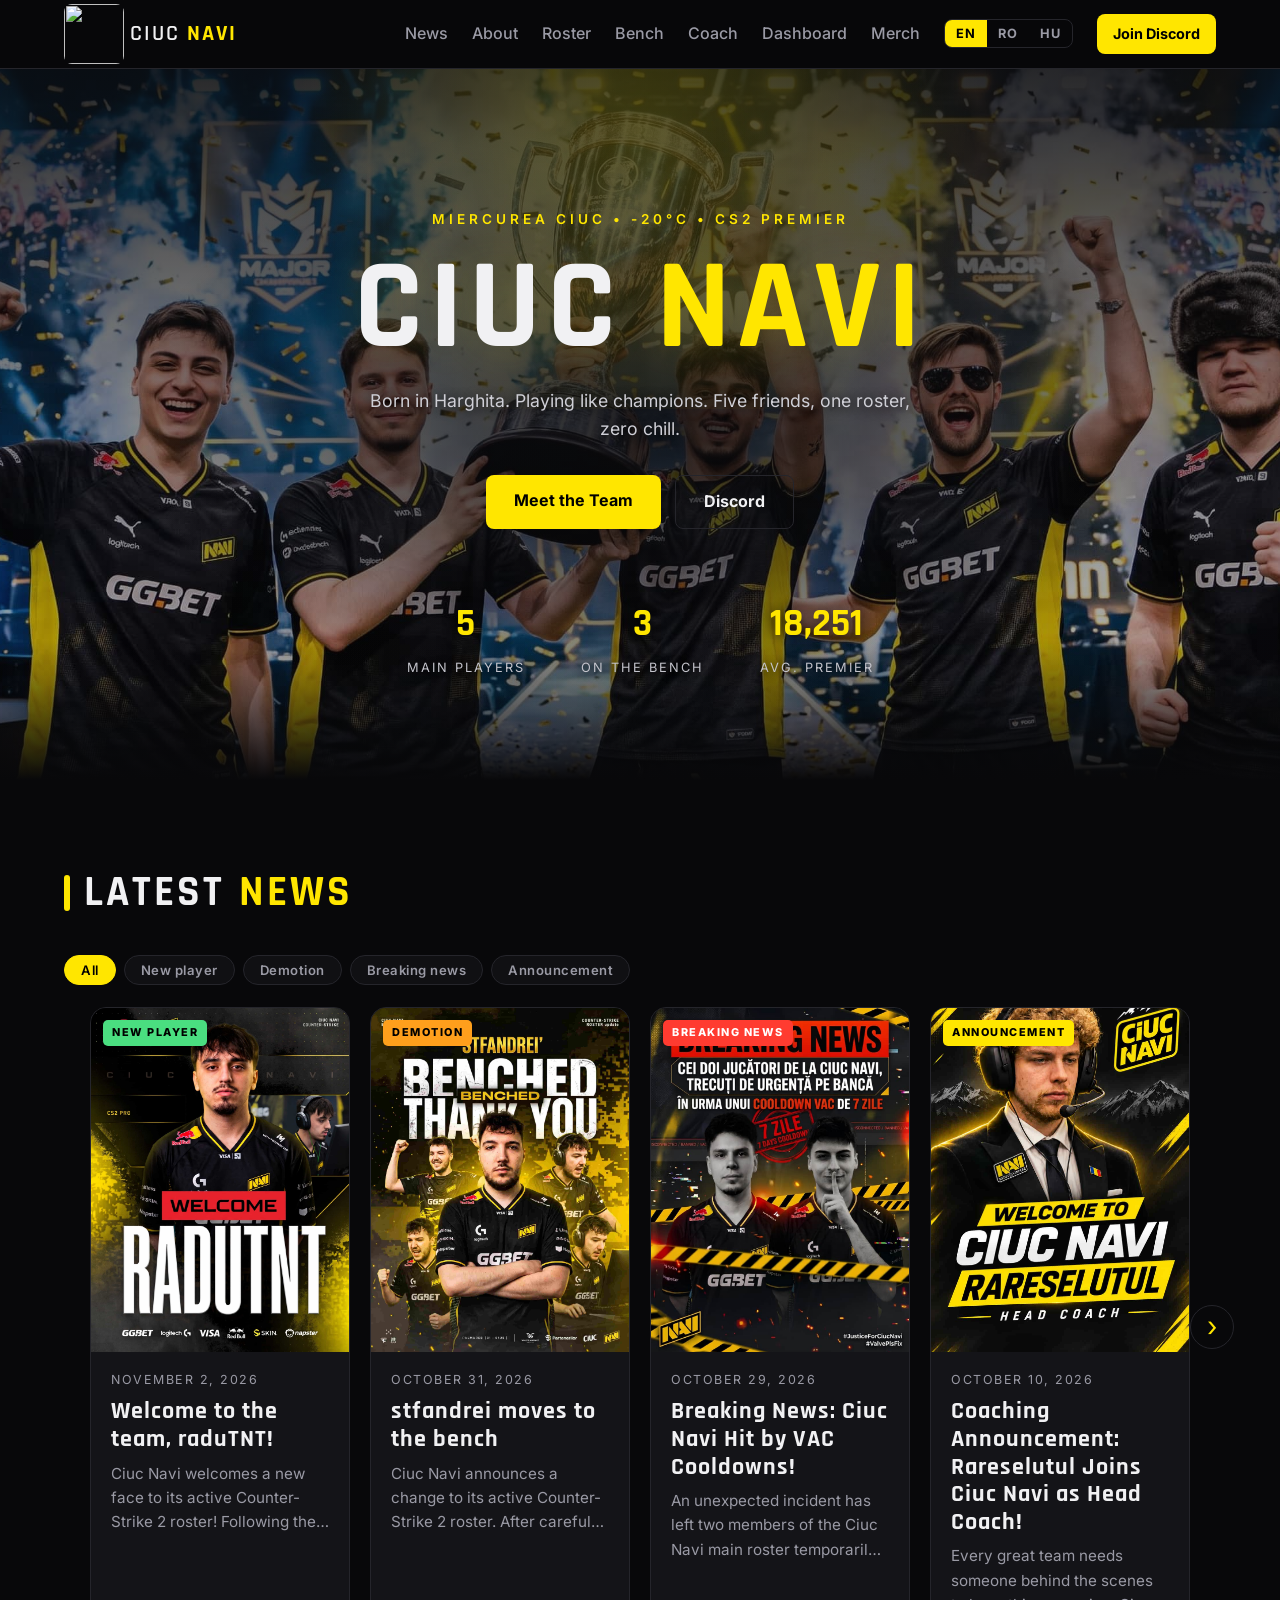
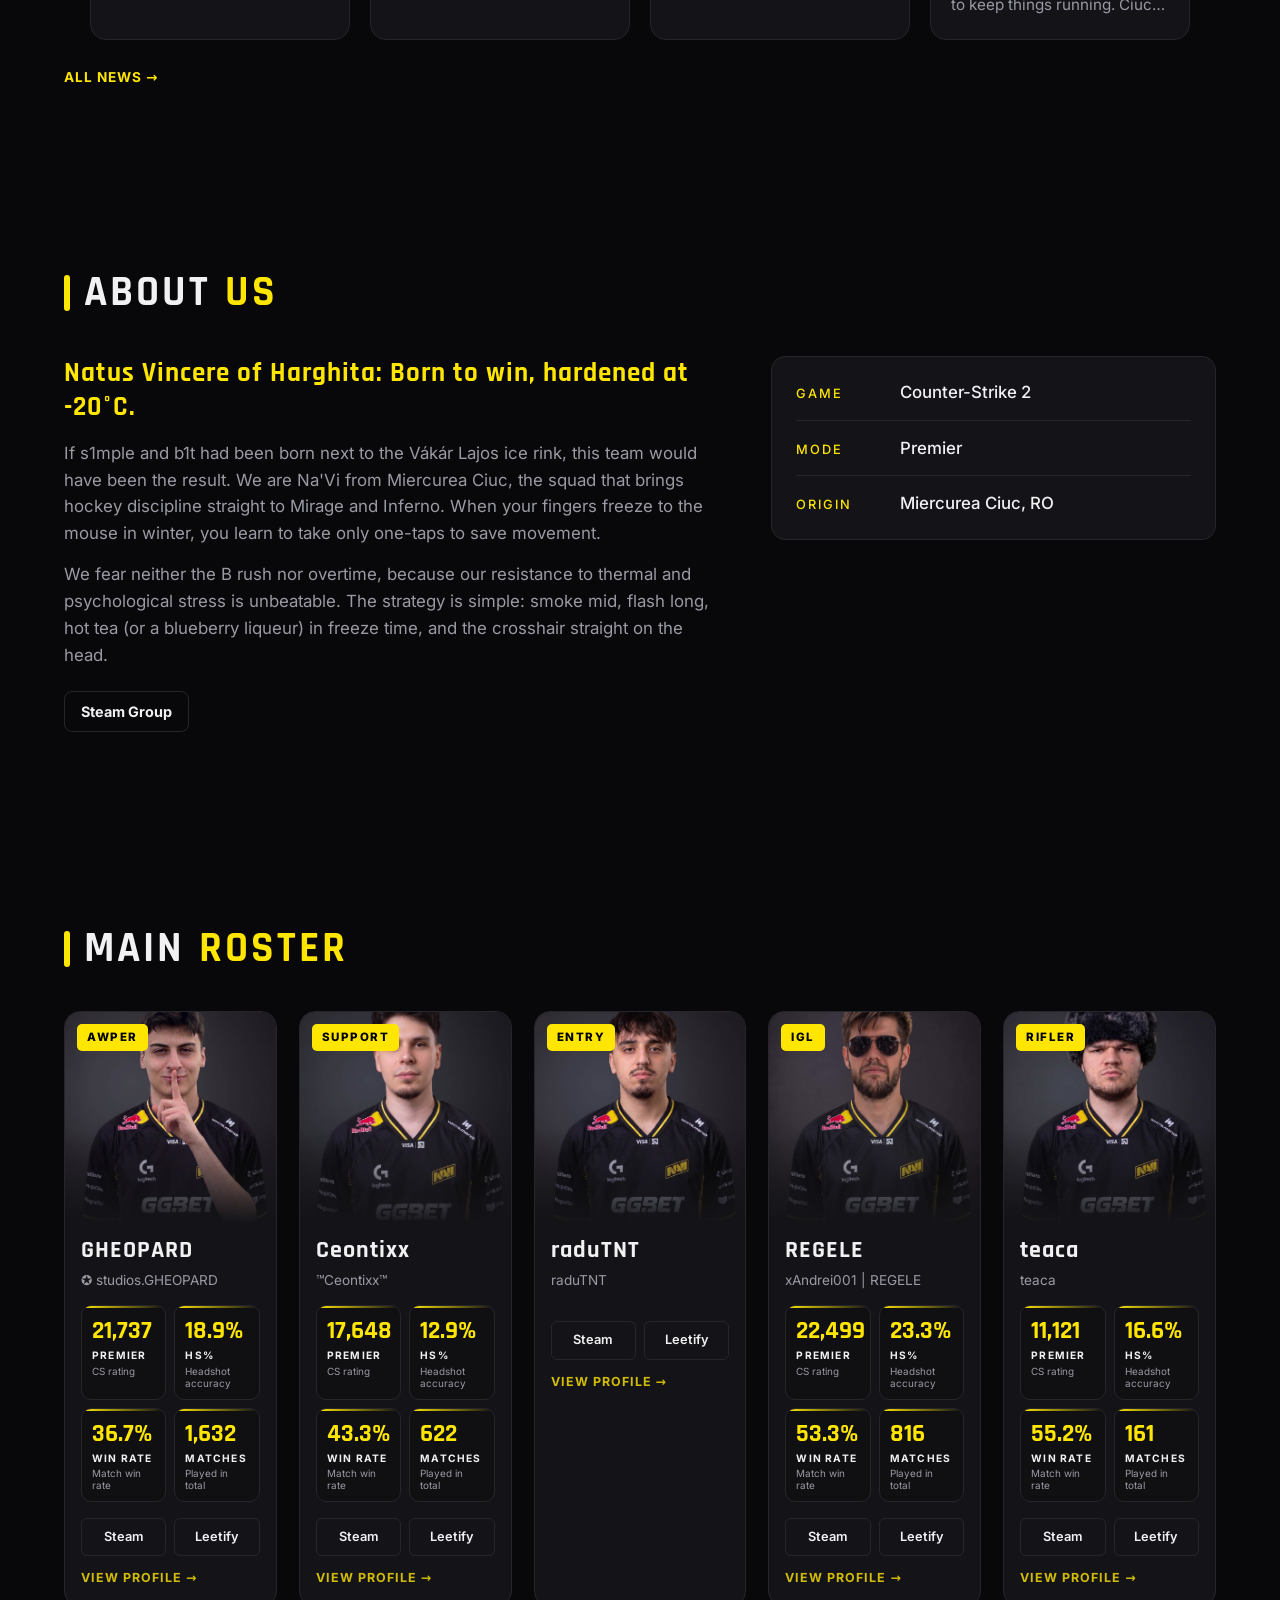
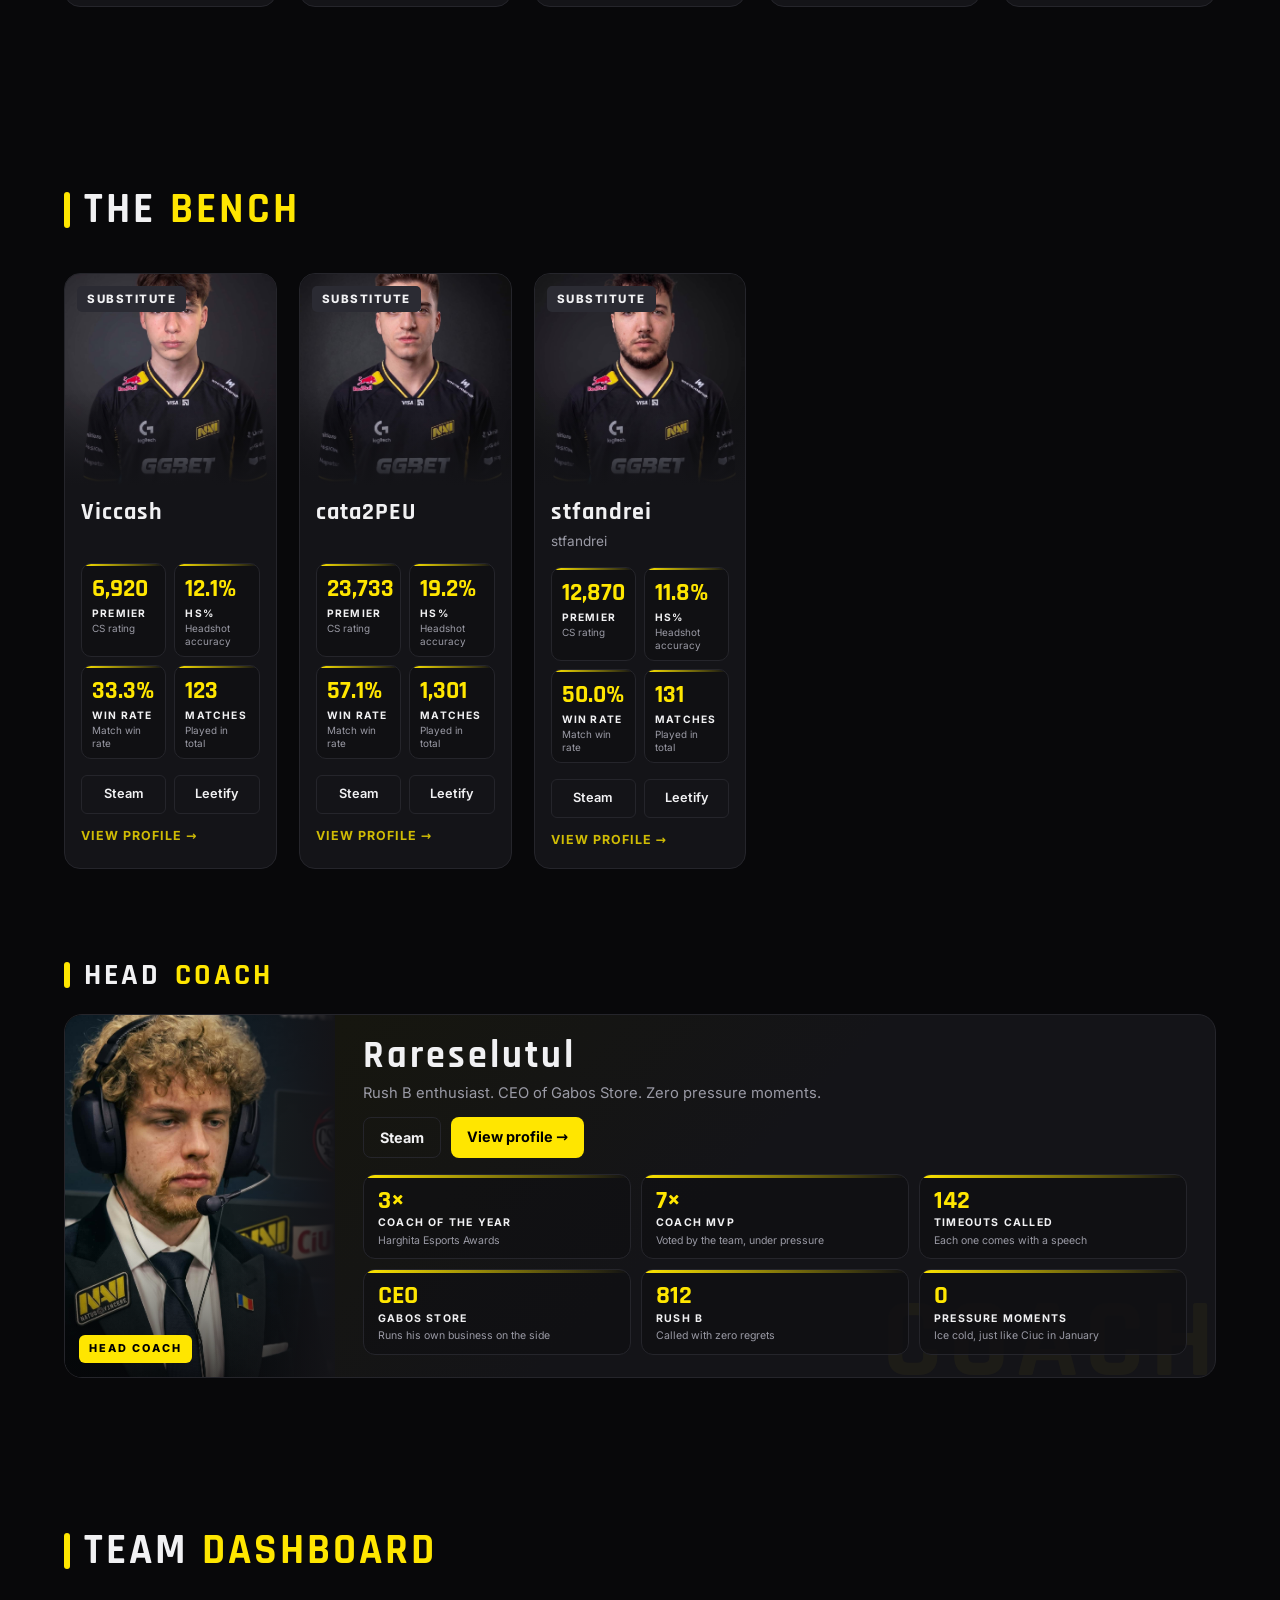
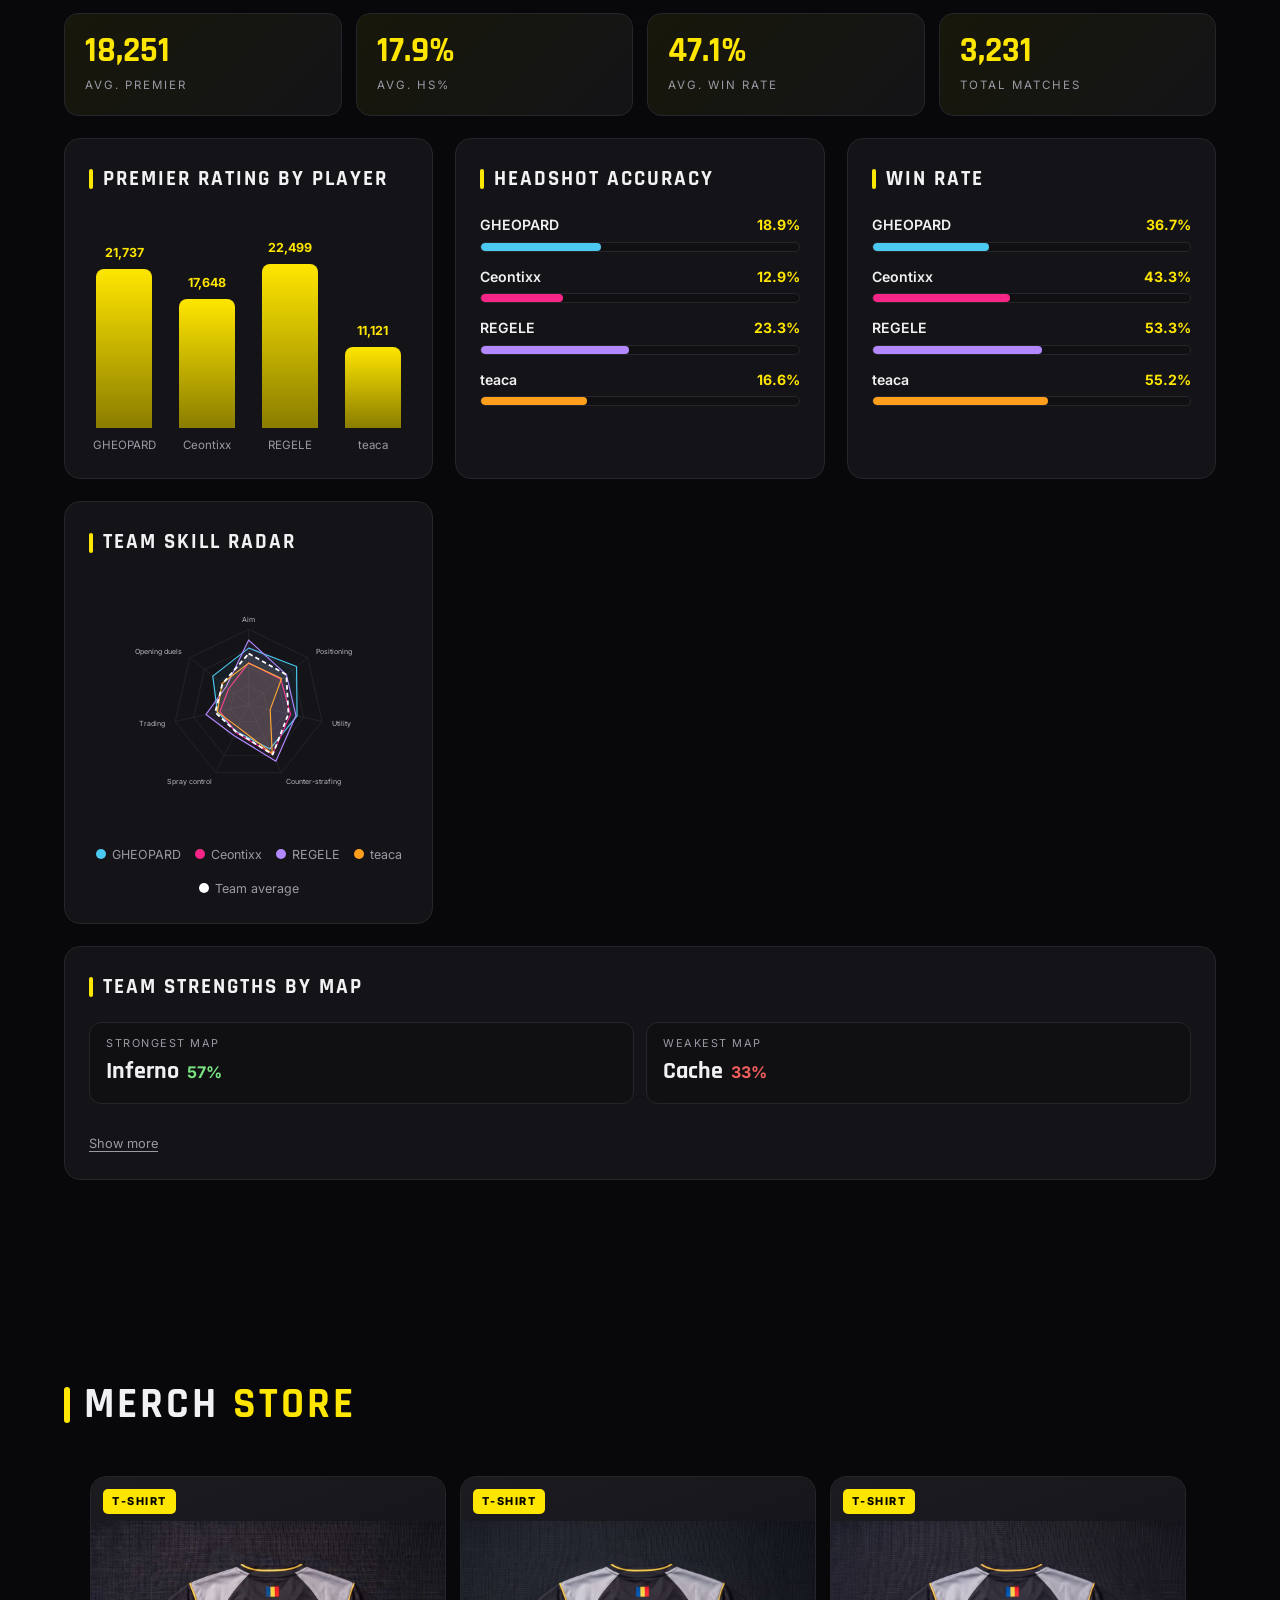
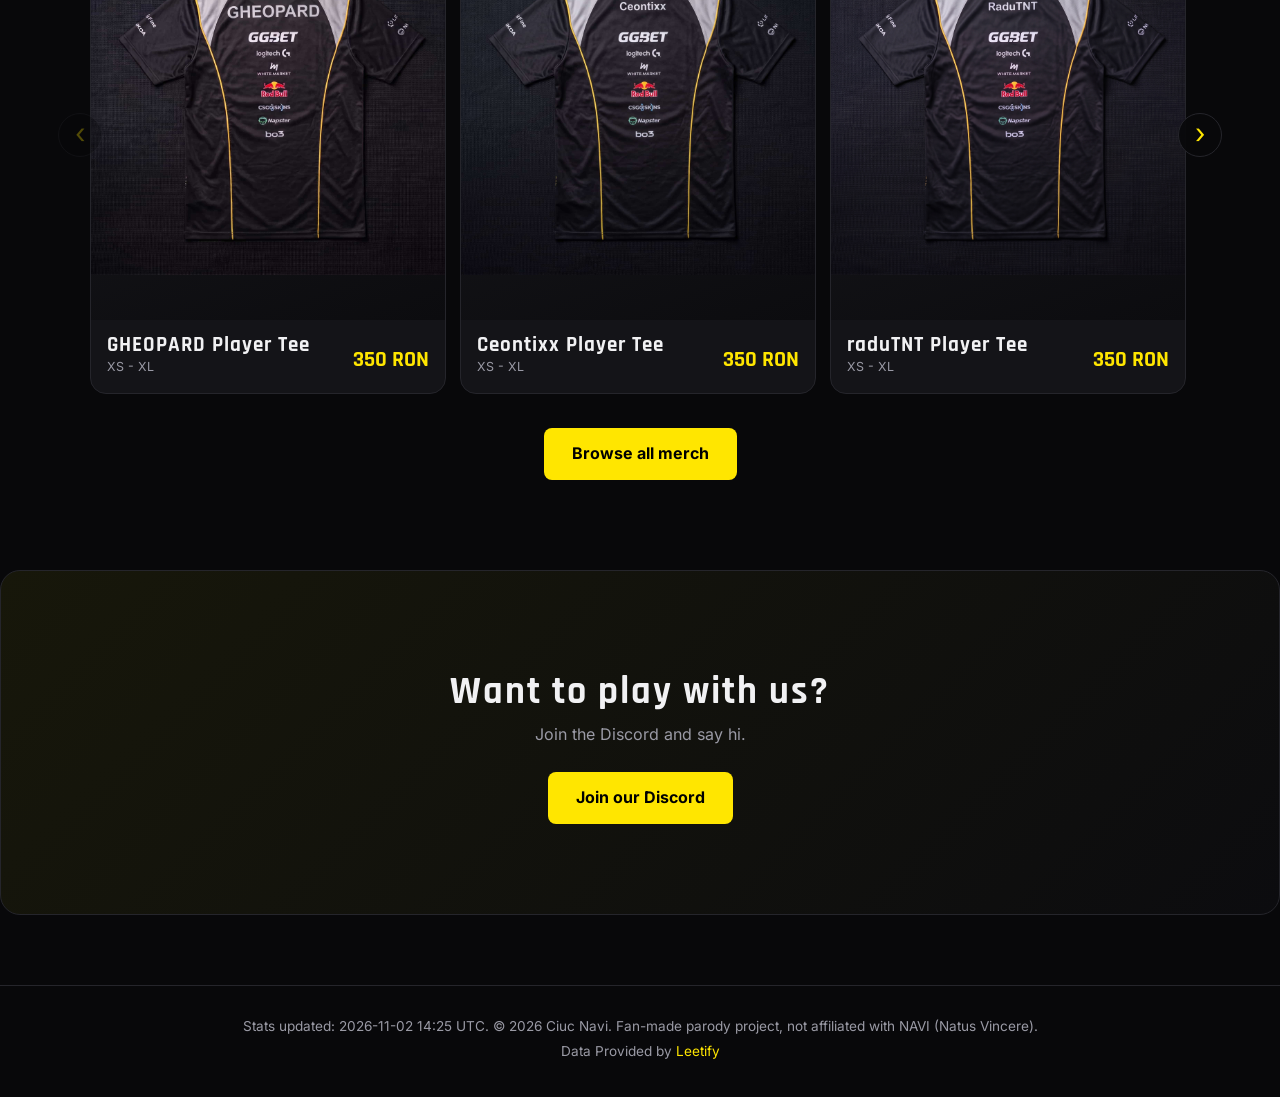
==== index.html @ 5ec70b53 "feat: use ciucnavilogo.jpg as header logo and favicon Co-Authored-By: Claude Sonnet 5.5 <noreply@ant" ====
<!DOCTYPE html>
<html lang='en'>
<head>
<meta charset='UTF-8'>
<meta name='viewport' content='width=device-width, initial-scale=1'>
<title>Ciuc Navi | CS2 Team from Miercurea Ciuc</title>
<meta name='description' content='Ciuc Navi - a CS2 Premier team from Miercurea Ciuc.'>
<link rel='icon' type='image/jpeg' href='img/background/ciucnavilogo.jpg'>
<link rel='preload' href='fonts/inter-latin.woff2' as='font' type='font/woff2' crossorigin>
<link rel='preload' href='fonts/rajdhani-700-latin.woff2' as='font' type='font/woff2' crossorigin>
<link rel='stylesheet' href='fonts/fonts.css'>
<link rel='stylesheet' href='css/style.css?v=20261119'>
</head>
<body data-title='title'>
<canvas id='snow'></canvas>
<div id='progress'></div>

<header class='nav'>
  <a href='#home' class='brand'><img class='brand-logo' src='img/background/ciucnavilogo.jpg' width='60' height='60' alt=''><span class='brand-text'>CIUC <b>NAVI</b></span></a>
  <nav class='nav-links'>
    <a href='#news' data-i18n='nav.news'>News</a>
    <a href='#about' data-i18n='nav.about'>About</a>
    <a href='#roster' data-i18n='nav.roster'>Roster</a>
    <a href='#bench' data-i18n='nav.bench'>Bench</a>
    <a href='#merch' data-i18n='nav.merch'>Merch</a>
    <div class='lang'>
      <button class='lang-btn' data-lang='en'>EN</button>
      <button class='lang-btn' data-lang='ro'>RO</button>
      <button class='lang-btn' data-lang='hu'>HU</button>
    </div>
    <a href='https://discord.gg/7jR3Qr9Znz' target='_blank' rel='noopener' class='btn btn-small' data-i18n='nav.discord'>Join Discord</a>
  </nav>
</header>

<main>
  <section class='hero' id='home'>
    <div class='hero-glow'></div>
    <p class='eyebrow' data-i18n='hero.eyebrow'></p>
    <h1>CIUC <span class='yellow'>NAVI</span></h1>
    <p class='hero-sub' data-i18n='hero.sub'></p>
    <div class='hero-cta'>
      <a href='#roster' class='btn' data-i18n='hero.cta1'></a>
      <a href='https://discord.gg/7jR3Qr9Znz' target='_blank' rel='noopener' class='btn btn-ghost' data-i18n='hero.cta2'></a>
    </div>
    <div class='hero-stats' id='hero-stats'></div>
  </section>

  <section class='section' id='news'>
    <h2 class='section-title' data-i18n='news.title'></h2>
    <div id='news-list'><p class='empty' data-i18n='loading'></p></div>
    <p class='news-all'><a href='news.html' data-i18n='news.all'></a></p>
  </section>

  <section class='section reveal' id='about'>
    <h2 class='section-title' data-i18n='about.title'></h2>
    <div class='about-grid'>
      <div class='about-text'>
        <h3 class='about-headline' data-i18n='about.headline'></h3>
        <p data-i18n='about.p1'></p>
        <p data-i18n='about.p2'></p>
        <p class='about-btn'><a href='https://steamcommunity.com/groups/keyboardgoblin' target='_blank' rel='noopener' class='btn btn-ghost btn-small' data-i18n='about.steam'></a></p>
      </div>
      <ul class='facts'>
        <li><span data-i18n='facts.game'></span> Counter-Strike 2</li>
        <li><span data-i18n='facts.mode'></span> Premier</li>
        <li><span data-i18n='facts.origin'></span> Miercurea Ciuc, RO</li>
      </ul>
    </div>
  </section>

  <section class='section' id='roster'>
    <h2 class='section-title reveal' data-i18n='roster.title'></h2>
    <div class='grid' id='main-grid'></div>
  </section>

  <section class='section' id='bench'>
    <h2 class='section-title reveal' data-i18n='bench.title'></h2>
    <div class='grid grid-bench' id='bench-grid'></div>
    <p class='empty' id='bench-empty' data-i18n='bench.empty' hidden></p>
  </section>

  <section class='section' id='merch'>
    <h2 class='section-title reveal' data-i18n='merch.title'></h2>
    <div id='merch-preview'></div>
  </section>

  <section class='section cta-band reveal'>
    <h2 data-i18n='cta.title'></h2>
    <p data-i18n='cta.text'></p>
    <a href='https://discord.gg/7jR3Qr9Znz' target='_blank' rel='noopener' class='btn' data-i18n='cta.btn'></a>
  </section>
</main>

<footer class='footer'>
  <p><span id='stats-updated'></span>&copy; <span id='year'></span> Ciuc Navi. <span data-i18n='footer.text'></span></p>
</footer>

<script defer src='js/common.js?v=20261116'></script>
<script defer src='js/coach.js?v=20261116'></script>
<script defer src='js/merch.js?v=20261116'></script>
<script defer src='js/news.js?v=20261116'></script>
<script defer src='js/main.js?v=20261116'></script>
</body>
</html>
---- fonts/fonts.css ----
@font-face{font-family:'Inter';font-style:normal;font-weight:400 800;font-display:swap;src:url(inter-latin-ext.woff2) format('woff2');unicode-range:U+0100-02BA, U+02BD-02C5, U+02C7-02CC, U+02CE-02D7, U+02DD-02FF, U+0304, U+0308, U+0329, U+1D00-1DBF, U+1E00-1E9F, U+1EF2-1EFF, U+2020, U+20A0-20AB, U+20AD-20C4, U+2113, U+2C60-2C7F, U+A720-A7FF}
@font-face{font-family:'Inter';font-style:normal;font-weight:400 800;font-display:swap;src:url(inter-latin.woff2) format('woff2');unicode-range:U+0000-00FF, U+0131, U+0152-0153, U+02BB-02BC, U+02C6, U+02DA, U+02DC, U+0304, U+0308, U+0329, U+2000-206F, U+20AC, U+2122, U+2191, U+2193, U+2212, U+2215, U+FEFF, U+FFFD}
@font-face{font-family:'Rajdhani';font-style:normal;font-weight:600;font-display:swap;src:url(rajdhani-600-latin-ext.woff2) format('woff2');unicode-range:U+0100-02BA, U+02BD-02C5, U+02C7-02CC, U+02CE-02D7, U+02DD-02FF, U+0304, U+0308, U+0329, U+1D00-1DBF, U+1E00-1E9F, U+1EF2-1EFF, U+2020, U+20A0-20AB, U+20AD-20C4, U+2113, U+2C60-2C7F, U+A720-A7FF}
@font-face{font-family:'Rajdhani';font-style:normal;font-weight:600;font-display:swap;src:url(rajdhani-600-latin.woff2) format('woff2');unicode-range:U+0000-00FF, U+0131, U+0152-0153, U+02BB-02BC, U+02C6, U+02DA, U+02DC, U+0304, U+0308, U+0329, U+2000-206F, U+20AC, U+2122, U+2191, U+2193, U+2212, U+2215, U+FEFF, U+FFFD}
@font-face{font-family:'Rajdhani';font-style:normal;font-weight:700;font-display:swap;src:url(rajdhani-700-latin-ext.woff2) format('woff2');unicode-range:U+0100-02BA, U+02BD-02C5, U+02C7-02CC, U+02CE-02D7, U+02DD-02FF, U+0304, U+0308, U+0329, U+1D00-1DBF, U+1E00-1E9F, U+1EF2-1EFF, U+2020, U+20A0-20AB, U+20AD-20C4, U+2113, U+2C60-2C7F, U+A720-A7FF}
@font-face{font-family:'Rajdhani';font-style:normal;font-weight:700;font-display:swap;src:url(rajdhani-700-latin.woff2) format('woff2');unicode-range:U+0000-00FF, U+0131, U+0152-0153, U+02BB-02BC, U+02C6, U+02DA, U+02DC, U+0304, U+0308, U+0329, U+2000-206F, U+20AC, U+2122, U+2191, U+2193, U+2212, U+2215, U+FEFF, U+FFFD}
---- css/style.css ----
:root{--bg:#08080a;--bg-2:#101013;--card:#141418;--border:#25252b;--text:#f1f1f3;--muted:#9a9aa5;--yellow:#ffe600;--yellow-dark:#e6cf00}
*{box-sizing:border-box;margin:0;padding:0}
html{scroll-behavior:smooth}
body{font-family:'Inter',system-ui,sans-serif;background:var(--bg);color:var(--text);line-height:1.6;overflow-x:hidden}
a{color:inherit;text-decoration:none}
button{font-family:inherit}
img{max-width:100%}
.yellow{color:var(--yellow)}

#snow{position:fixed;inset:0;width:100%;height:100%;pointer-events:none;z-index:40}
#progress{position:fixed;top:0;left:0;height:3px;width:0;background:linear-gradient(90deg,var(--yellow),#fff6a0);z-index:100;box-shadow:0 0 12px rgba(255,230,0,.7)}

.reveal{opacity:0;transform:translateY(28px);transition:opacity .8s ease,transform .8s ease}
.reveal.in{opacity:1;transform:none}

.nav{position:sticky;top:0;z-index:50;display:flex;justify-content:space-between;align-items:center;padding:14px 5vw;background:rgba(8,8,10,.85);backdrop-filter:blur(12px);border-bottom:1px solid var(--border)}
.brand{display:flex;align-items:center;gap:10px}
.brand-logo{width:60px;height:60px;margin:-10px -4px -10px 0;border-radius:8px;mix-blend-mode:lighten}
.brand-mark{background:var(--yellow);color:#000;font-family:'Rajdhani',sans-serif;font-weight:700;padding:4px 9px;border-radius:6px;font-size:1.2rem}
.brand-text{font-family:'Rajdhani',sans-serif;font-size:1.4rem;letter-spacing:2px}
.brand-text b{color:var(--yellow)}
.nav-links{display:flex;align-items:center;gap:24px;font-weight:500;color:var(--muted)}
.nav-links a:hover{color:var(--yellow)}
.lang{display:flex;border:1px solid var(--border);border-radius:8px;overflow:hidden}
.lang-btn{background:transparent;border:none;color:var(--muted);padding:6px 11px;font-weight:700;font-size:.8rem;letter-spacing:1px;cursor:pointer;transition:.2s}
.lang-btn:hover{color:var(--text)}
.lang-btn.active{background:var(--yellow);color:#000}

.btn{display:inline-block;background:var(--yellow);color:#000!important;font-weight:700;padding:13px 28px;border-radius:8px;transition:transform .2s,background .2s,box-shadow .2s;border:none;cursor:pointer}
.btn:hover{background:var(--yellow-dark);transform:translateY(-2px);box-shadow:0 8px 24px rgba(255,230,0,.25)}
.btn-small{padding:8px 16px;font-size:.9rem}
.btn-ghost{background:transparent;color:var(--text)!important;border:1px solid var(--border)}
.btn-ghost:hover{background:var(--card);border-color:var(--yellow);box-shadow:none}

.hero{position:relative;overflow:hidden;text-align:center;padding:140px 6vw 100px;background:linear-gradient(rgba(255,255,255,.025) 1px,transparent 1px) 0 0/48px 48px,linear-gradient(90deg,rgba(255,255,255,.025) 1px,transparent 1px) 0 0/48px 48px,radial-gradient(ellipse at 50% 0%,#17170a 0%,var(--bg) 70%)}
.hero::before{content:'';position:absolute;inset:0;background:radial-gradient(ellipse 50% 55% at 50% 50%,rgba(10,10,12,.8),transparent 80%),linear-gradient(rgba(10,10,12,.88) 0%,rgba(10,10,12,.5) 45%,rgba(10,10,12,.25) 100%),url(../img/background/ciucnavi_major_winners.jpg) center 35%/cover no-repeat;pointer-events:none}
.hero::after{content:'';position:absolute;left:0;right:0;bottom:0;height:140px;background:linear-gradient(to top,var(--bg),transparent);pointer-events:none}
.hero-glow{position:absolute;top:-220px;left:50%;transform:translateX(-50%);width:900px;max-width:100vw;height:560px;background:radial-gradient(circle,rgba(255,230,0,.2),transparent 65%);pointer-events:none;animation:pulse 6s ease-in-out infinite}
@keyframes pulse{0%,100%{opacity:.7}50%{opacity:1}}
.eyebrow{color:var(--yellow);letter-spacing:4px;text-transform:uppercase;font-size:.85rem;font-weight:600;position:relative}
.hero h1{font-family:'Rajdhani',sans-serif;font-size:clamp(3.2rem,12vw,8rem);letter-spacing:6px;line-height:1;margin:14px 0;position:relative;text-shadow:0 0 40px rgba(255,230,0,.15)}
.hero-sub{color:#cfcfd6;text-shadow:0 2px 12px rgba(0,0,0,.9);max-width:580px;margin:0 auto 32px;font-size:1.1rem;position:relative}
.hero-cta{display:flex;gap:14px;justify-content:center;flex-wrap:wrap;position:relative}
.hero-stats{display:flex;justify-content:center;gap:56px;margin-top:64px;flex-wrap:wrap;position:relative;z-index:2}
.hero-stat strong{text-shadow:0 2px 14px rgba(0,0,0,.9);display:block;font-family:'Rajdhani',sans-serif;font-size:2.4rem;color:var(--yellow)}
.hero-stat span{color:#c4c4cc;text-shadow:0 2px 10px rgba(0,0,0,.9);font-size:.8rem;text-transform:uppercase;letter-spacing:2px}

.section{padding:90px 5vw;max-width:1400px;margin:0 auto;position:relative}
.section-title{font-family:'Rajdhani',sans-serif;font-size:2.6rem;letter-spacing:3px;text-transform:uppercase;margin-bottom:40px;display:flex;align-items:center;gap:14px;line-height:1.1}
.section-title::before{content:'';width:6px;height:36px;background:var(--yellow);border-radius:3px;flex-shrink:0}

.about-grid{display:grid;grid-template-columns:1.5fr 1fr;gap:40px;color:var(--muted);font-size:1.05rem}
.about-headline{color:var(--yellow);font-family:'Rajdhani',sans-serif;font-size:1.7rem;letter-spacing:1px;margin-bottom:16px;line-height:1.25}
.about-text p{margin-bottom:14px}
.about-btn{margin-top:22px}
.facts{list-style:none;background:var(--card);border:1px solid var(--border);border-radius:14px;padding:8px 24px;align-self:start}
.facts li{padding:14px 0;border-bottom:1px solid var(--border);color:var(--text);font-weight:500}
.facts li:last-child{border:none}
.facts span{color:var(--yellow);display:inline-block;width:100px;font-size:.8rem;text-transform:uppercase;letter-spacing:2px}

.grid{display:grid;grid-template-columns:repeat(5,minmax(0,1fr));gap:22px}
.card{background:var(--card);border:1px solid var(--border);border-radius:16px;overflow:hidden;position:relative;transition:transform .3s,border-color .3s,box-shadow .3s}
.card:hover{transform:translateY(-8px);border-color:var(--yellow);box-shadow:0 18px 44px rgba(255,230,0,.12)}
.card-img{aspect-ratio:1/1;width:100%;background:linear-gradient(160deg,#1b1b20,#0c0c0f);display:flex;align-items:center;justify-content:center;position:relative;overflow:hidden}
.card-img img{width:100%;height:100%;object-fit:cover;transition:transform .5s}
.card:hover .card-img img{transform:scale(1.07)}
.card-img .initials,.initials{font-family:'Rajdhani',sans-serif;font-size:4rem;color:var(--yellow)}
.card-img::after{content:'';position:absolute;inset:0;background:linear-gradient(to top,var(--card),transparent 45%);pointer-events:none}
.role{position:absolute;top:12px;left:12px;z-index:2;background:var(--yellow);color:#000;font-weight:800;font-size:.72rem;letter-spacing:1.5px;text-transform:uppercase;padding:4px 10px;border-radius:5px}
.card-body{padding:8px 16px 18px}
.card-name{font-family:'Rajdhani',sans-serif;font-size:1.5rem;letter-spacing:1px;overflow-wrap:anywhere}
.stretched::after{content:'';position:absolute;inset:0;z-index:1}
.card-real{color:var(--muted);font-size:.85rem;margin-bottom:14px;overflow-wrap:anywhere;min-height:1.3em}
.card-stats{display:grid;grid-template-columns:repeat(2,minmax(0,1fr));gap:8px;margin-bottom:16px}
.stat{position:relative;background:var(--bg-2);border:1px solid var(--border);border-radius:10px;padding:12px 10px 9px;overflow:hidden;min-width:0;transition:border-color .25s}
.stat::before{content:'';position:absolute;left:0;top:0;width:100%;height:2px;background:linear-gradient(90deg,var(--yellow),transparent)}
.card:hover .stat{border-color:#4a4a1c}
.stat strong{display:block;font-family:'Rajdhani',sans-serif;font-size:1.55rem;line-height:1.05;color:var(--yellow)}
.stat span{display:block;font-size:.64rem;color:var(--text);font-weight:700;text-transform:uppercase;letter-spacing:1.2px;margin-top:3px}
.stat em{display:block;font-style:normal;font-size:.62rem;color:var(--muted);margin-top:1px;line-height:1.25}
.card-links{display:flex;gap:8px;position:relative;z-index:2}
.card-links a{flex:1;text-align:center;font-size:.8rem;font-weight:600;padding:8px;border-radius:6px;border:1px solid var(--border);color:var(--text);transition:.2s}
.card-links a:hover{background:var(--yellow);color:#000;border-color:var(--yellow)}
.view{display:block;margin-top:12px;font-size:.78rem;color:var(--yellow);font-weight:700;letter-spacing:1px;text-transform:uppercase;opacity:.8}
.grid-bench .role{background:#2b2b33;color:var(--text)}
.empty{color:var(--muted)}

.merch-box{border:1px dashed var(--border);border-radius:16px;padding:60px 20px;text-align:center;background:var(--card);color:var(--muted)}
.badge{display:inline-block;background:var(--yellow);color:#000;font-weight:800;letter-spacing:2px;font-size:.8rem;padding:6px 14px;border-radius:999px;margin-bottom:14px}
.cta-band{text-align:center;background:linear-gradient(135deg,#17170a,#0c0c0f);border:1px solid var(--border);border-radius:20px;margin-bottom:70px}
.cta-band h2{font-family:'Rajdhani',sans-serif;font-size:2.4rem;letter-spacing:2px}
.cta-band p{color:var(--muted);margin-bottom:24px}
.footer{text-align:center;padding:30px 6vw;border-top:1px solid var(--border);color:var(--muted);font-size:.85rem;position:relative;z-index:2}
.footer p{margin-bottom:4px}

.player-page{padding-top:50px}
.back{display:inline-block;color:var(--muted);margin-bottom:26px;font-weight:600}
.back:hover{color:var(--yellow)}
.p-hero{display:grid;grid-template-columns:280px 1fr;gap:36px;align-items:center;background:linear-gradient(135deg,#17170a,var(--card) 55%);border:1px solid var(--border);border-radius:20px;padding:28px;margin-bottom:34px}
.p-img{aspect-ratio:1/1;border-radius:16px;overflow:hidden;background:linear-gradient(160deg,#1b1b20,#0c0c0f);display:flex;align-items:center;justify-content:center;border:1px solid var(--border)}
.p-img img{width:100%;height:100%;object-fit:cover}
.p-info .role{position:static;display:inline-block;margin-bottom:12px}
.p-info h1{font-family:'Rajdhani',sans-serif;font-size:clamp(2.4rem,6vw,4.4rem);letter-spacing:3px;line-height:1;overflow-wrap:anywhere}
.p-tag{color:var(--muted);margin:6px 0 20px}
.p-premier{display:inline-block;border:1px solid var(--yellow);border-radius:12px;padding:10px 22px;margin-right:12px;background:rgba(255,230,0,.06)}
.p-premier strong{display:block;font-family:'Rajdhani',sans-serif;font-size:2.2rem;color:var(--yellow);line-height:1.1}
.p-premier span{font-size:.7rem;text-transform:uppercase;letter-spacing:2px;color:var(--muted)}
.p-links{display:inline-flex;gap:8px;vertical-align:top;margin-top:8px}
.tabs{display:flex;gap:8px;margin-bottom:26px;border-bottom:1px solid var(--border);overflow-x:auto;white-space:nowrap}
.tab-btn{background:transparent;border:none;color:var(--muted);padding:12px 22px;font-weight:700;letter-spacing:1px;text-transform:uppercase;font-size:.85rem;cursor:pointer;border-bottom:3px solid transparent;margin-bottom:-1px;transition:.2s}
.tab-btn:hover{color:var(--text)}
.tab-btn.active{color:var(--yellow);border-color:var(--yellow)}
.panel{background:var(--card);border:1px solid var(--border);border-radius:16px;padding:24px;margin-bottom:22px;min-width:0}
.panel h3{font-family:'Rajdhani',sans-serif;letter-spacing:2px;text-transform:uppercase;font-size:1.3rem;margin-bottom:18px;display:flex;align-items:center;gap:10px}
.panel h3::before{content:'';width:4px;height:20px;background:var(--yellow);border-radius:2px;flex-shrink:0}
.kv-grid{display:grid;grid-template-columns:repeat(auto-fill,minmax(160px,1fr));gap:12px}
.kv{background:var(--bg-2);border:1px solid var(--border);border-radius:10px;padding:14px;transition:border-color .2s;min-width:0}
.kv:hover{border-color:var(--yellow)}
.kv strong{display:block;font-size:1.25rem;color:var(--yellow);overflow-wrap:anywhere}
.kv span{font-size:.72rem;color:var(--muted);text-transform:uppercase;letter-spacing:1px}
.crosshair-box{display:grid;grid-template-columns:200px 1fr;gap:24px;align-items:center}
.xh-preview{width:200px;height:200px;border-radius:12px;border:1px solid var(--border);background:radial-gradient(circle at 50% 40%,#3a3d3a,#1a1c1a);display:flex;align-items:center;justify-content:center;overflow:hidden}
.code-row{display:flex;gap:10px;flex-wrap:wrap;margin-top:10px}
.code{flex:1;min-width:200px;background:var(--bg-2);border:1px solid var(--border);border-radius:8px;padding:11px 14px;font-family:monospace;color:var(--yellow);word-break:break-all}
.note{color:var(--muted);font-size:.9rem}

@media(min-width:1800px){
html{font-size:112%}
.section{max-width:1700px}
}
@media(max-width:1180px){
.grid{grid-template-columns:repeat(3,minmax(0,1fr))}
}
@media(max-width:860px){
.nav-links a:not(.btn){display:none}
.nav-links{gap:12px}
.about-grid,.p-hero,.crosshair-box{grid-template-columns:1fr}
.p-img{max-width:280px}
.hero{padding:100px 5vw 70px}
.hero-stats{gap:32px;margin-top:44px}
.section{padding:64px 5vw}
.section-title{font-size:2rem;margin-bottom:28px}
.section-title::before{height:28px}
.p-hero{padding:20px;gap:22px}
.xh-preview{width:100%;max-width:220px}
}
@media(max-width:760px){
.grid{grid-template-columns:repeat(2,minmax(0,1fr));gap:14px}
.card-body{padding:6px 12px 14px}
.card-name{font-size:1.25rem}
.card-links a{font-size:.72rem;padding:7px 4px}
.stat{padding:10px 8px 8px}
.stat strong{font-size:1.3rem}
}
@media(max-width:520px){
.brand-text{font-size:1.15rem;letter-spacing:1px}
.nav-links .btn-small{display:none}
.hero h1{letter-spacing:3px}
.hero-cta .btn{width:100%;text-align:center}
.cta-band h2{font-size:1.8rem}
.panel{padding:16px}
.p-premier{margin-bottom:10px}
.kv-grid{grid-template-columns:repeat(auto-fill,minmax(130px,1fr))}
.tab-btn{padding:12px 14px}
}
@media(max-width:480px){
.grid{grid-template-columns:1fr}
.card-img{aspect-ratio:4/3}
}
@media(prefers-reduced-motion:reduce){
.reveal{opacity:1;transform:none;transition:none}
.hero-glow{animation:none}
#snow{display:none}
}
.skel{background:linear-gradient(90deg,#16161b 25%,#202026 50%,#16161b 75%) 0 0/200% 100%;animation:shimmer 1.4s linear infinite;border-radius:14px;border:1px solid var(--border)}
@keyframes shimmer{to{background-position:-200% 0}}
.to-top{position:fixed;right:20px;bottom:20px;width:46px;height:46px;border-radius:50%;border:1px solid var(--border);background:rgba(14,14,18,.92);color:var(--yellow);font-size:1.3rem;cursor:pointer;z-index:90;opacity:0;transform:translateY(12px);pointer-events:none;transition:opacity .3s,transform .3s,background .2s}
.to-top.show{opacity:1;transform:none;pointer-events:auto}
.to-top:hover{background:var(--yellow);color:#000}
.btn:active{transform:scale(.97)}
.nav-links a:not(.btn){position:relative}
.nav-links a:not(.btn)::after{content:'';position:absolute;left:0;right:0;bottom:-6px;height:2px;background:var(--yellow);transform:scaleX(0);transform-origin:left;transition:transform .25s}
.nav-links a:not(.btn):hover::after{transform:scaleX(1)}
@media(prefers-reduced-motion:reduce){.skel{animation:none}.to-top,.nav-links a::after{transition:none}}
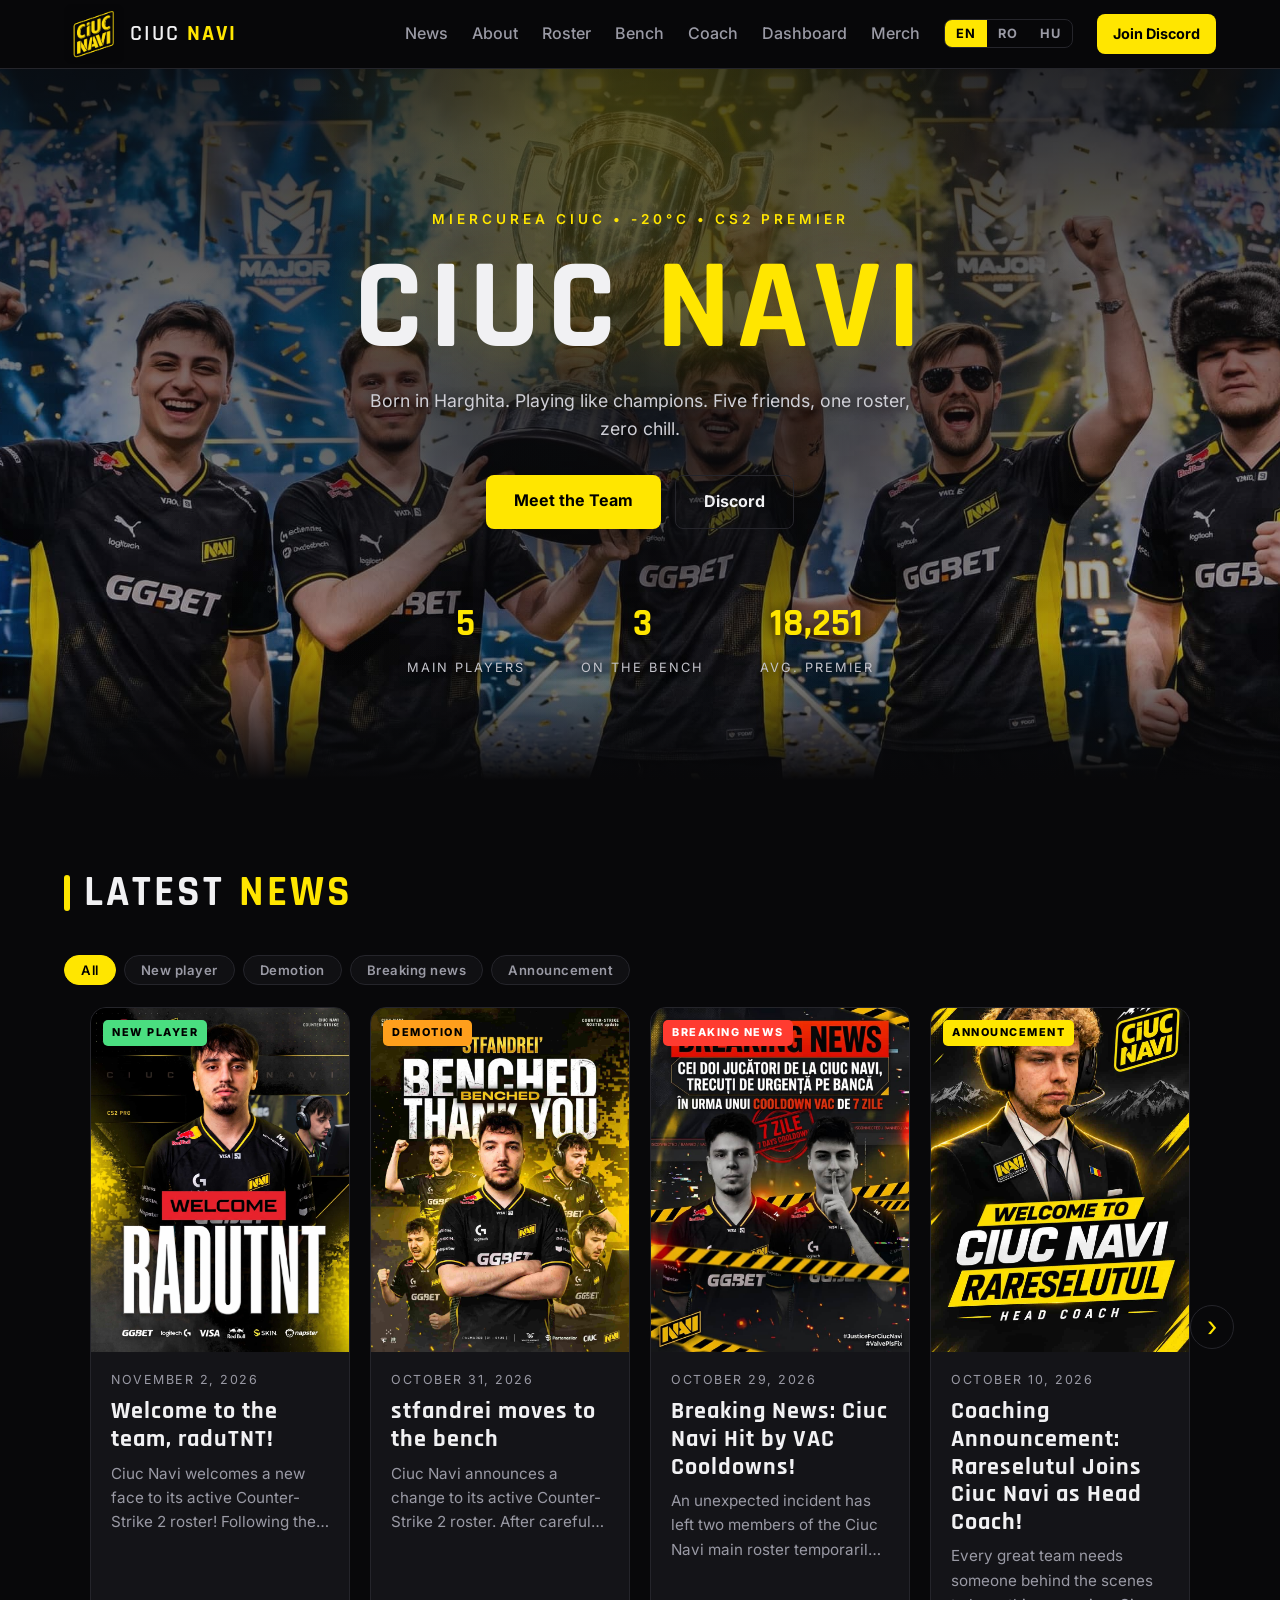
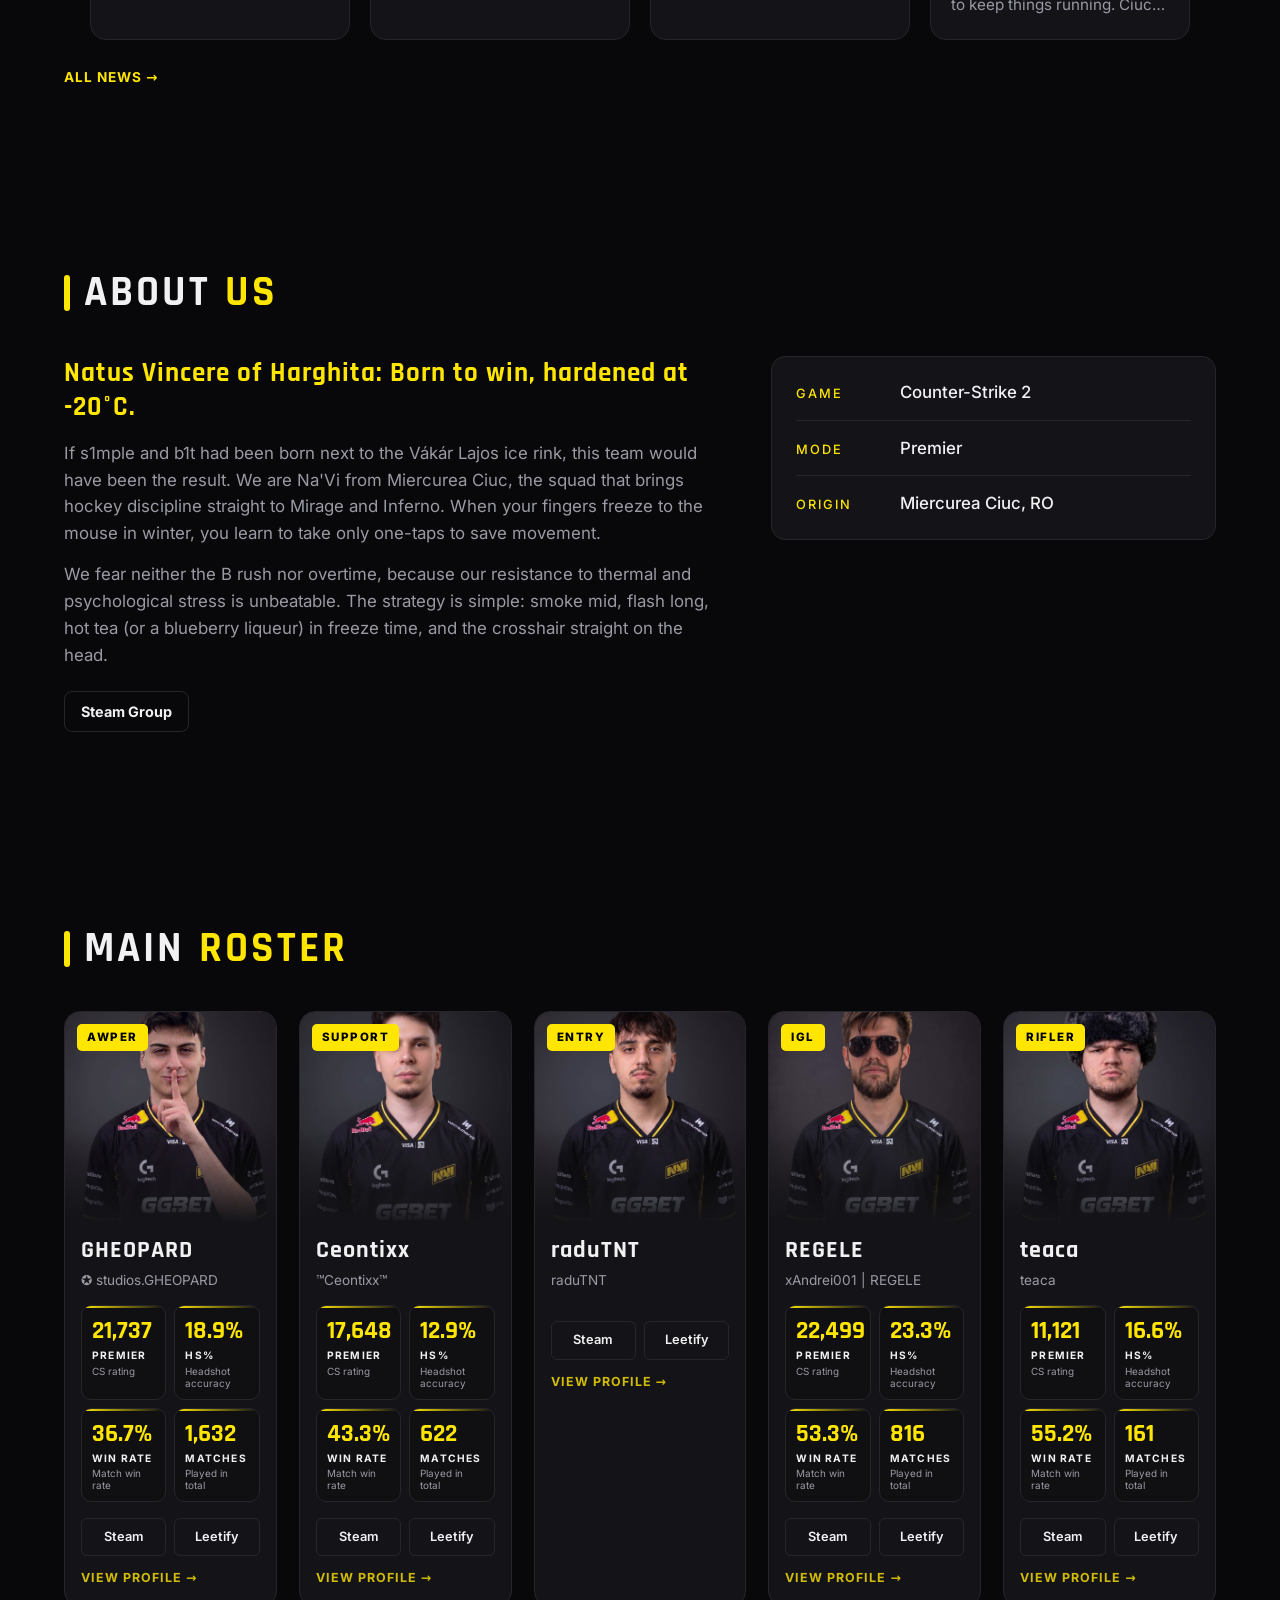
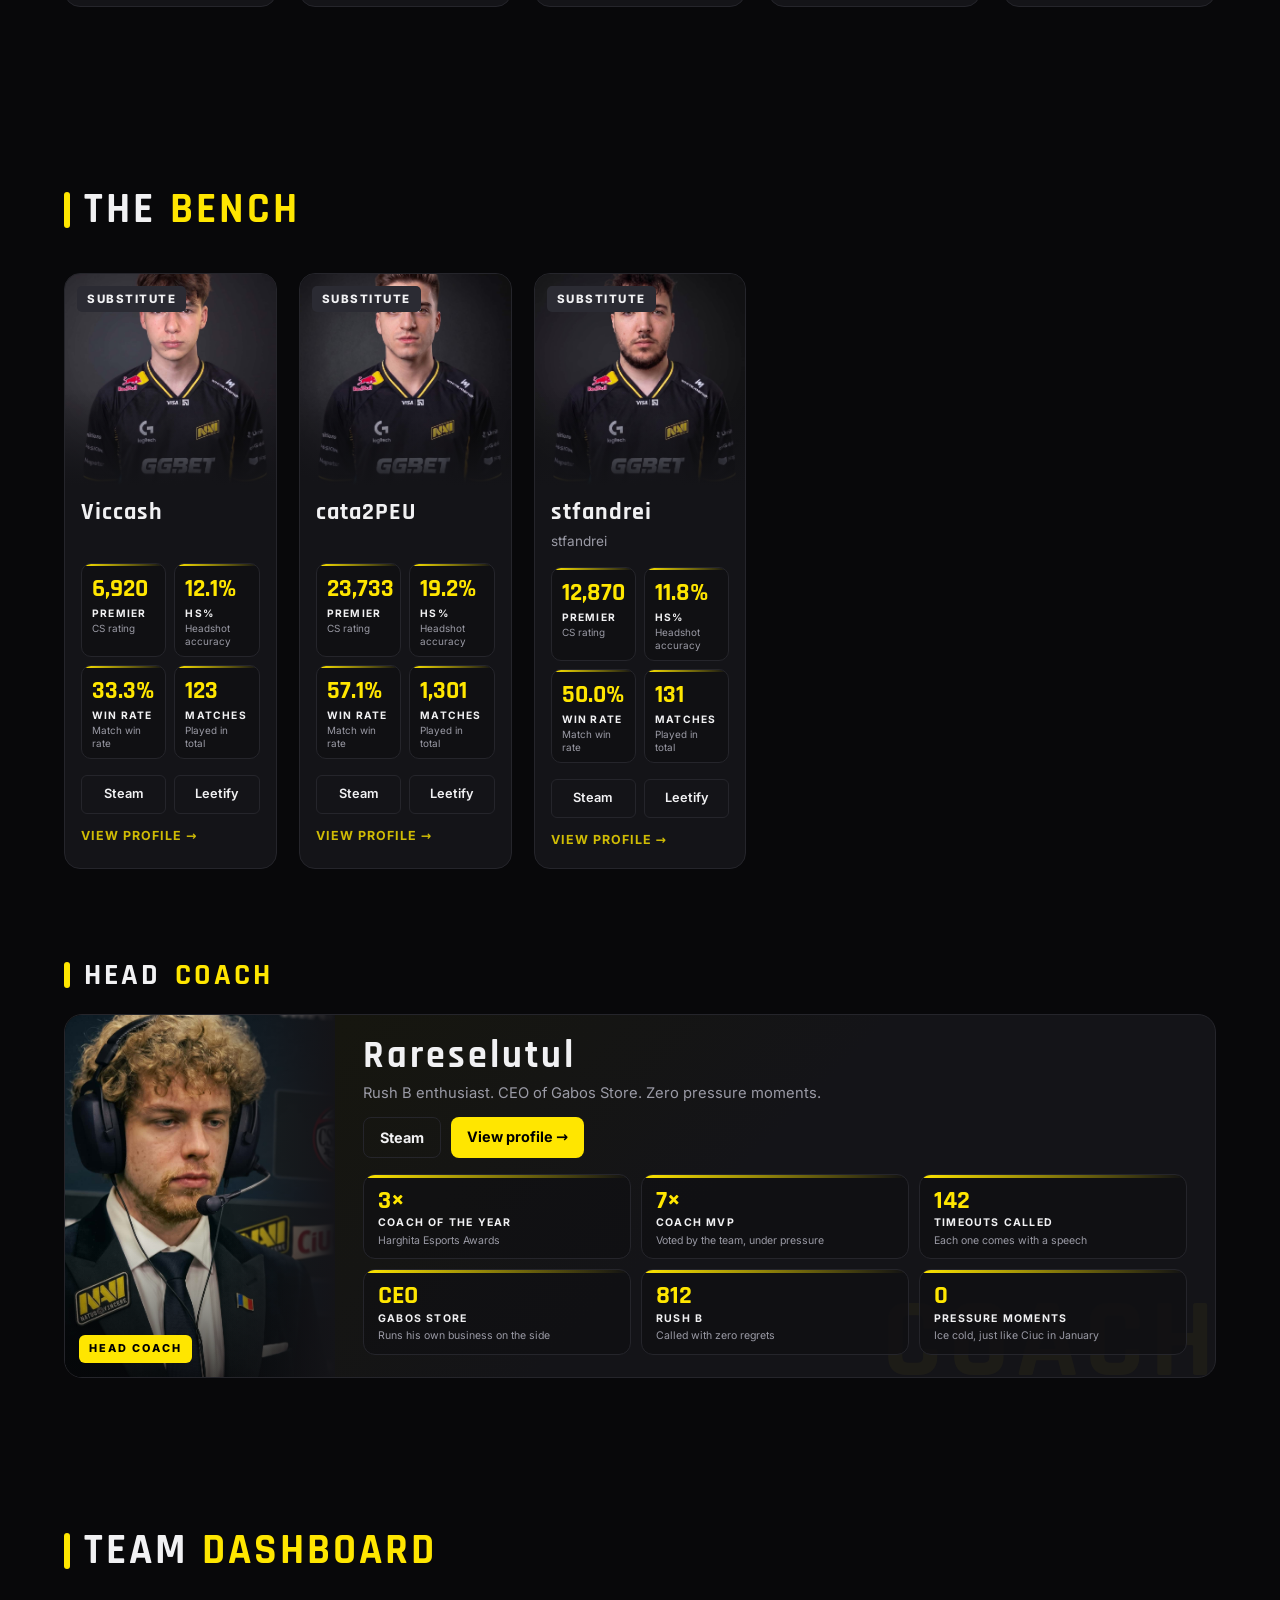
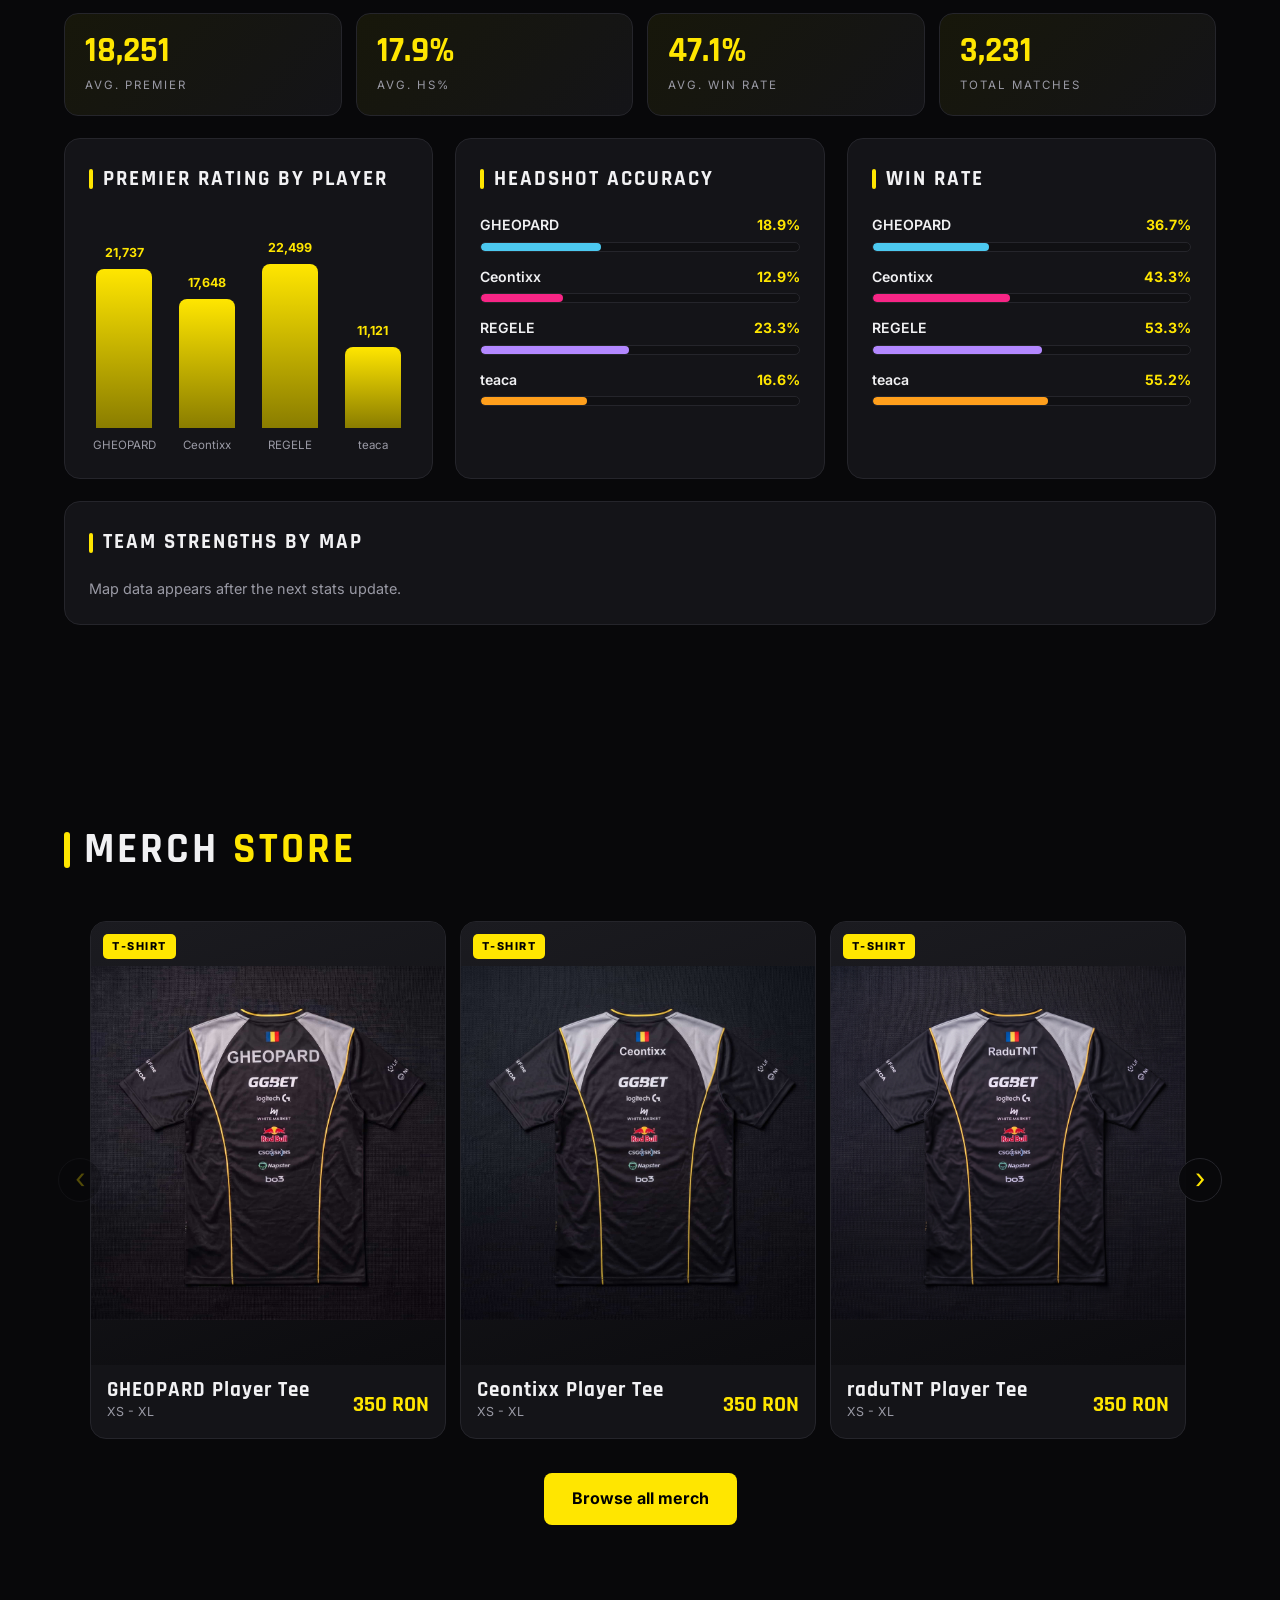
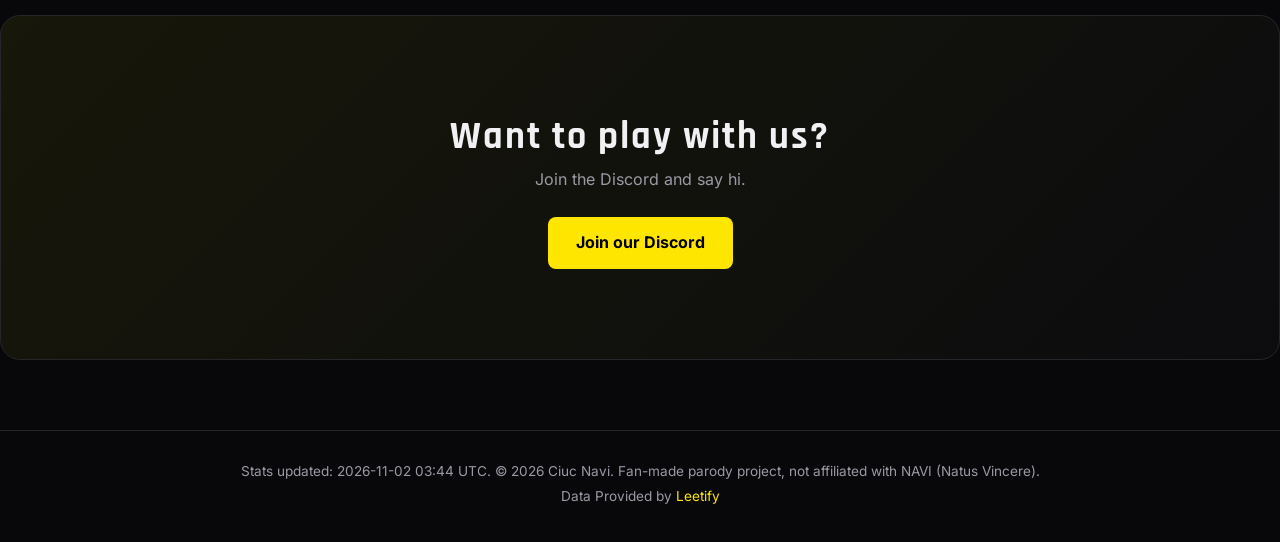
==== commit 9f1da314: "feat: Open Graph tags for home page and per-article preview pages Co-Authored-By: Claude Sonnet 5.5 " ====
--- a/index.html
+++ b/index.html
@@ -5,6 +5,13 @@
 <meta name='viewport' content='width=device-width, initial-scale=1'>
 <title>Ciuc Navi | CS2 Team from Miercurea Ciuc</title>
 <meta name='description' content='Ciuc Navi - a CS2 Premier team from Miercurea Ciuc.'>
+<meta property='og:type' content='website'>
+<meta property='og:site_name' content='Ciuc Navi'>
+<meta property='og:title' content='Ciuc Navi | CS2 Team from Miercurea Ciuc'>
+<meta property='og:description' content='Ciuc Navi - a CS2 Premier team from Miercurea Ciuc. Roster, news, stats and merch.'>
+<meta property='og:image' content='https://xandrei001.github.io/CiucNavi/img/background/ciucnavi_major_winners.jpg'>
+<meta property='og:url' content='https://xandrei001.github.io/CiucNavi/'>
+<meta name='twitter:card' content='summary_large_image'>
 <link rel='icon' type='image/jpeg' href='img/background/ciucnavilogo.jpg'>
 <link rel='preload' href='fonts/inter-latin.woff2' as='font' type='font/woff2' crossorigin>
 <link rel='preload' href='fonts/rajdhani-700-latin.woff2' as='font' type='font/woff2' crossorigin>
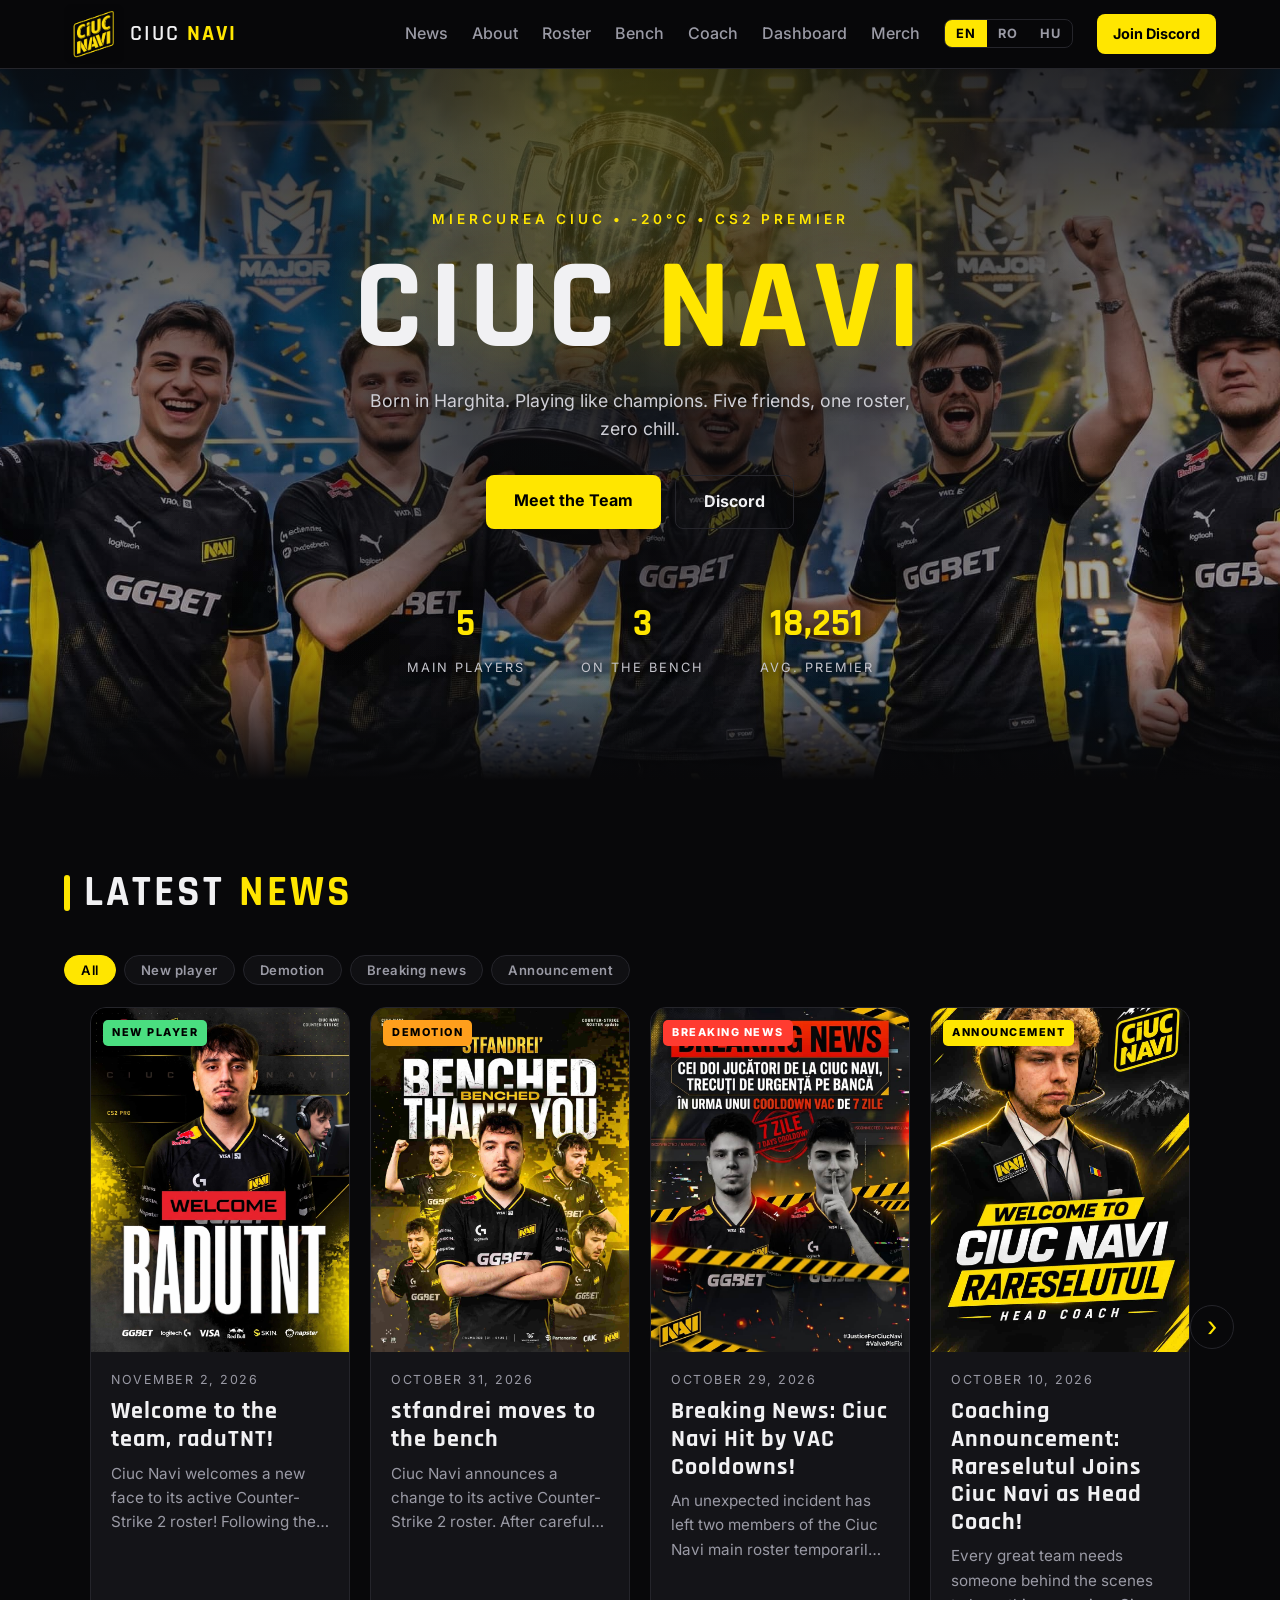
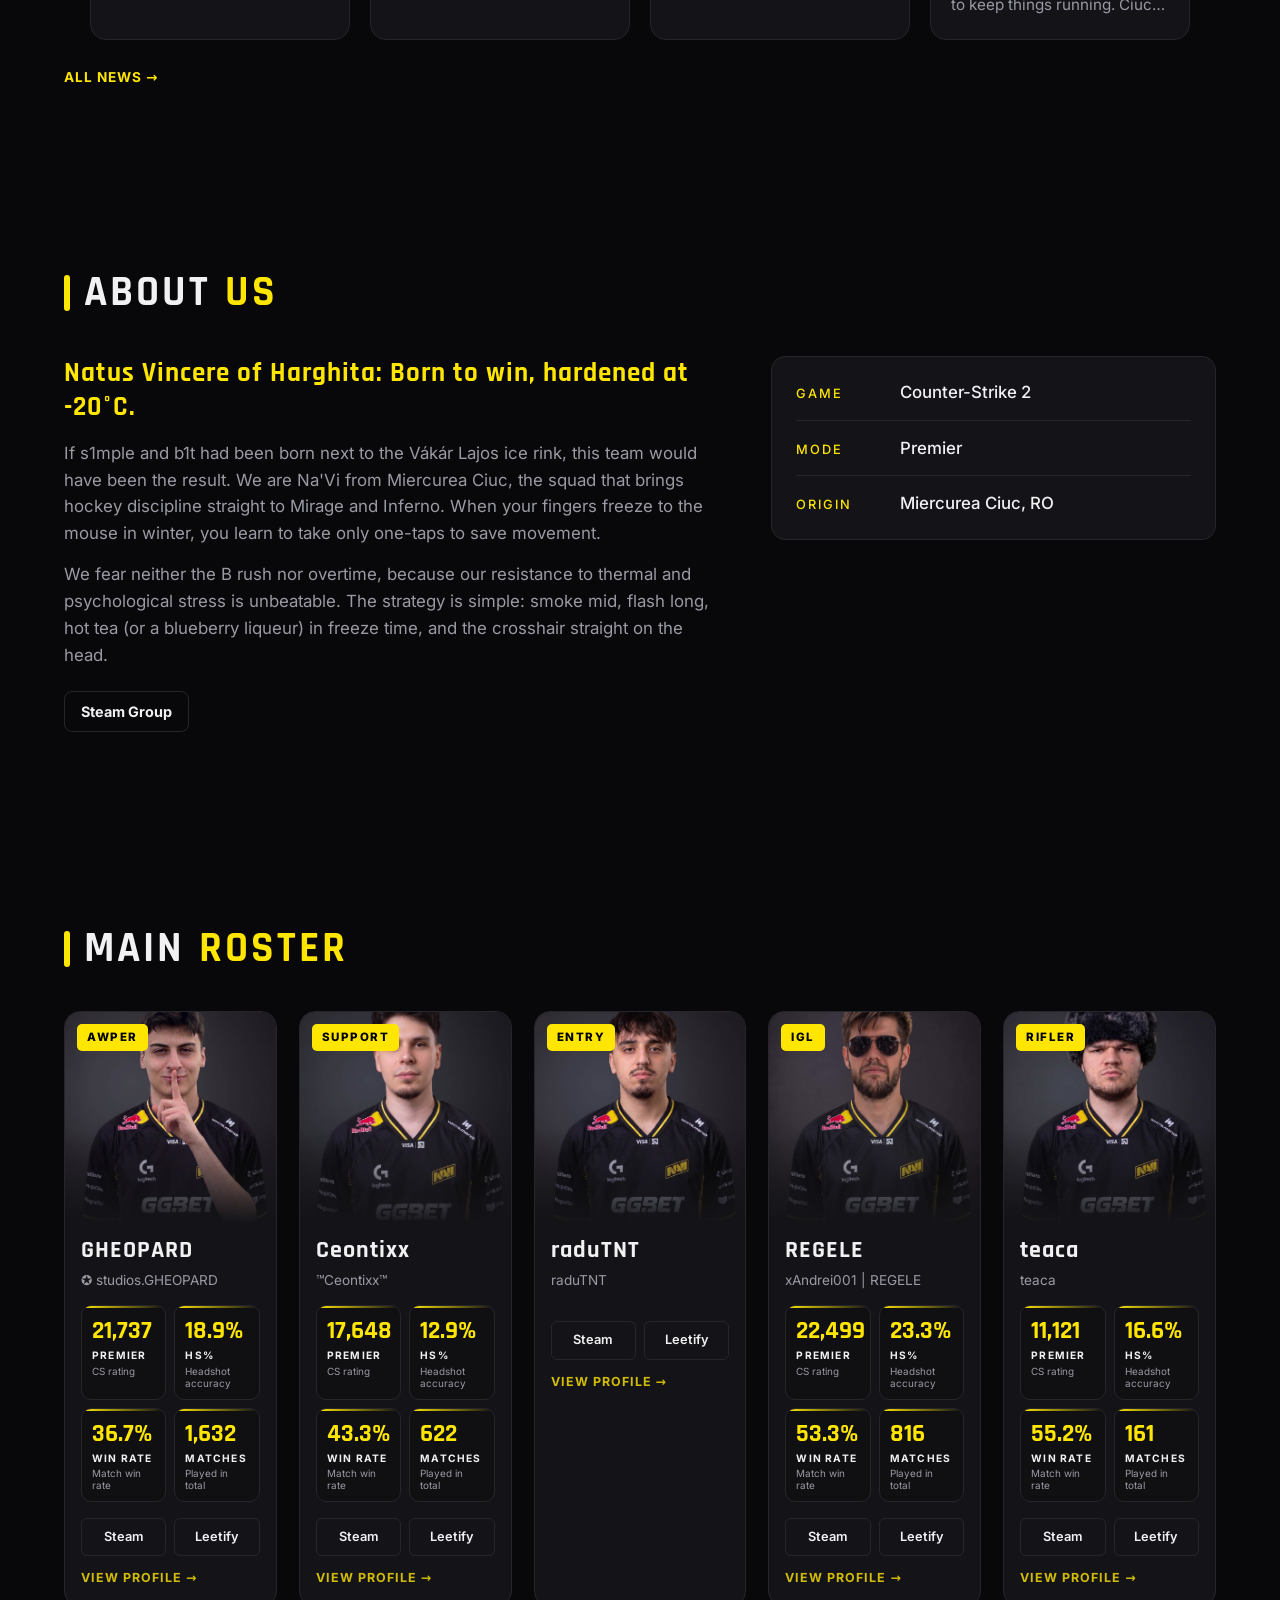
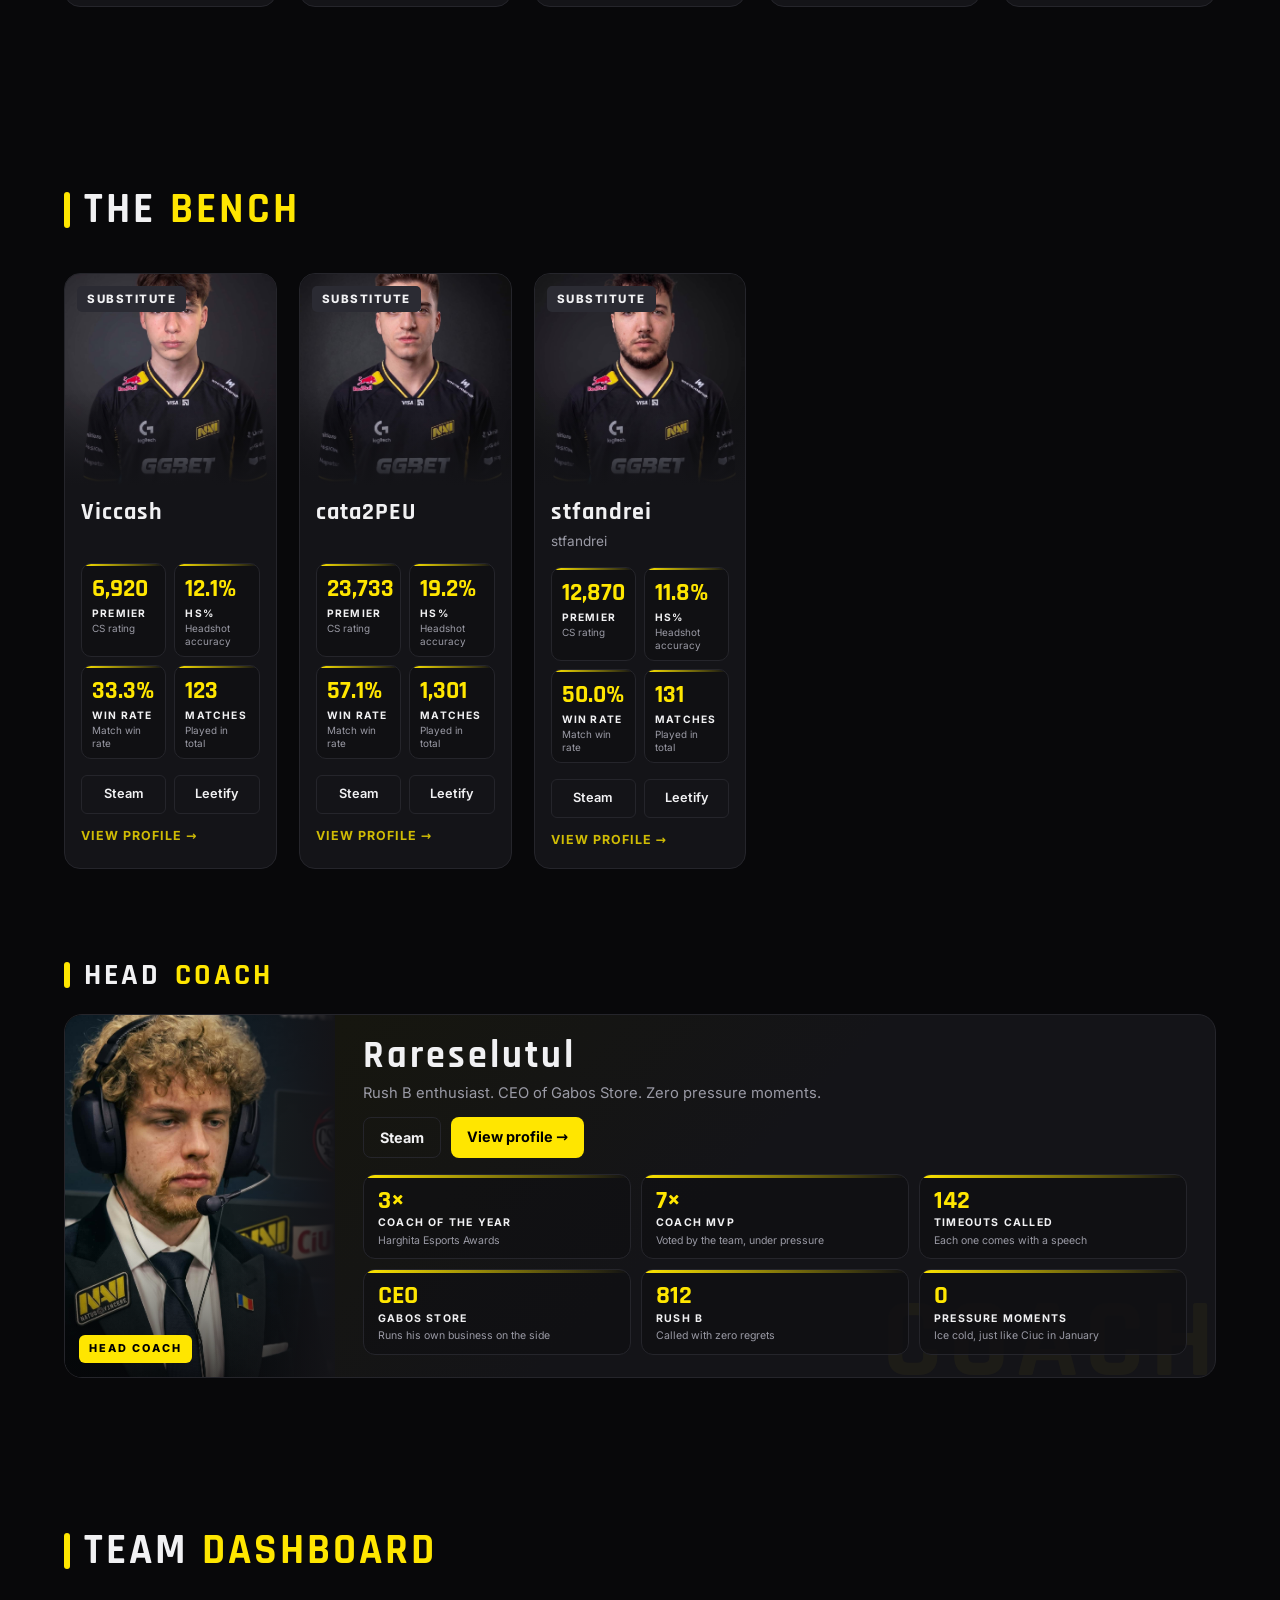
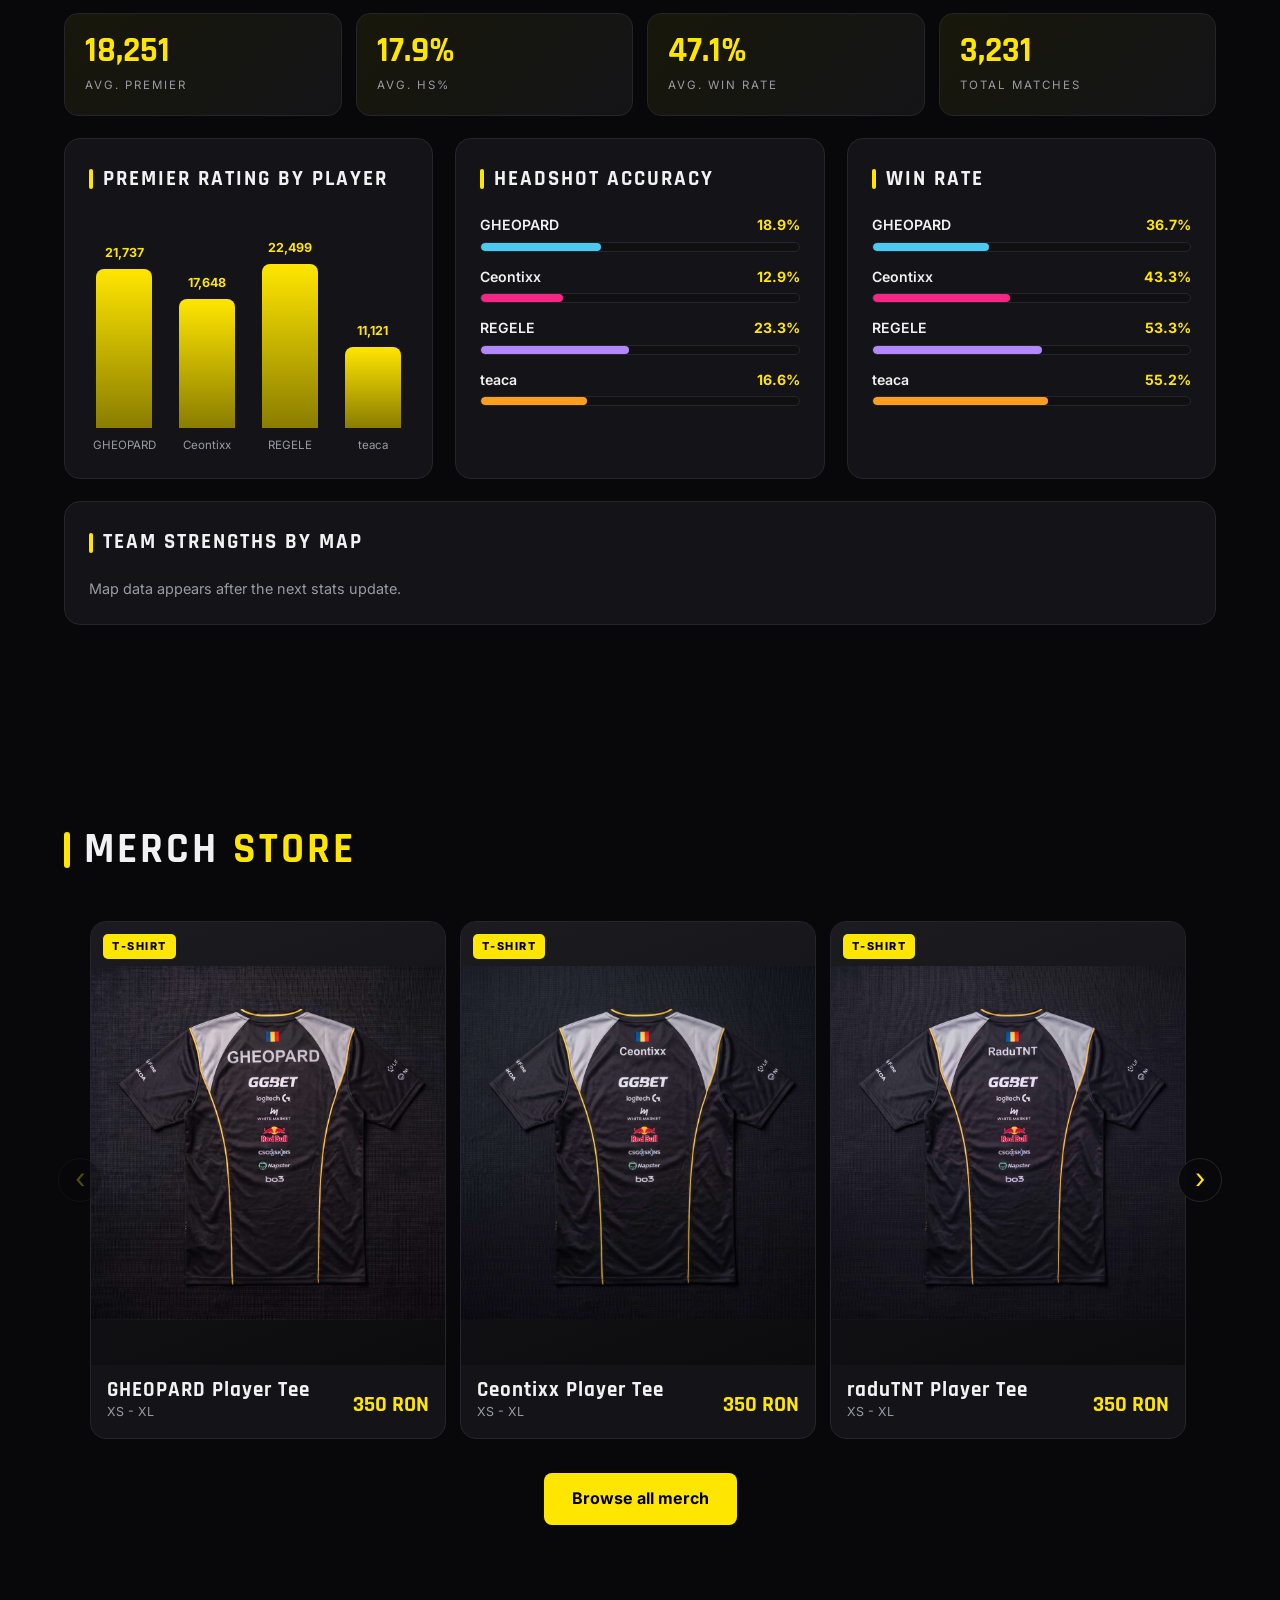
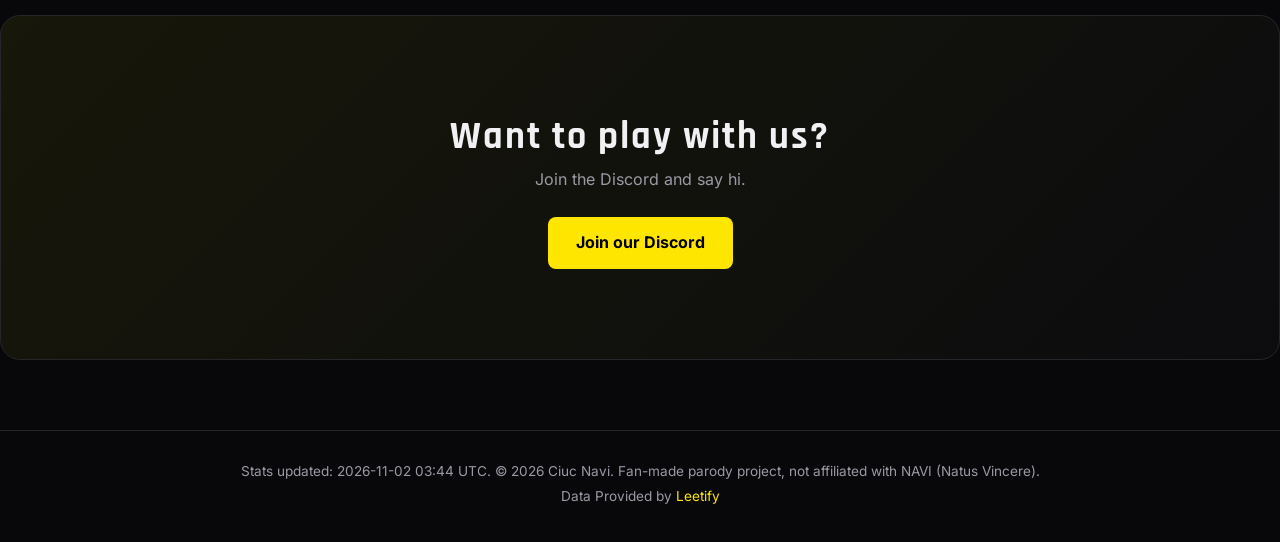
==== commit 4888e19e: "Revert "feat: Open Graph tags for home page and per-article preview pages" Co-Authored-By: Claude So" ====
--- a/index.html
+++ b/index.html
@@ -5,13 +5,6 @@
 <meta name='viewport' content='width=device-width, initial-scale=1'>
 <title>Ciuc Navi | CS2 Team from Miercurea Ciuc</title>
 <meta name='description' content='Ciuc Navi - a CS2 Premier team from Miercurea Ciuc.'>
-<meta property='og:type' content='website'>
-<meta property='og:site_name' content='Ciuc Navi'>
-<meta property='og:title' content='Ciuc Navi | CS2 Team from Miercurea Ciuc'>
-<meta property='og:description' content='Ciuc Navi - a CS2 Premier team from Miercurea Ciuc. Roster, news, stats and merch.'>
-<meta property='og:image' content='https://xandrei001.github.io/CiucNavi/img/background/ciucnavi_major_winners.jpg'>
-<meta property='og:url' content='https://xandrei001.github.io/CiucNavi/'>
-<meta name='twitter:card' content='summary_large_image'>
 <link rel='icon' type='image/jpeg' href='img/background/ciucnavilogo.jpg'>
 <link rel='preload' href='fonts/inter-latin.woff2' as='font' type='font/woff2' crossorigin>
 <link rel='preload' href='fonts/rajdhani-700-latin.woff2' as='font' type='font/woff2' crossorigin>
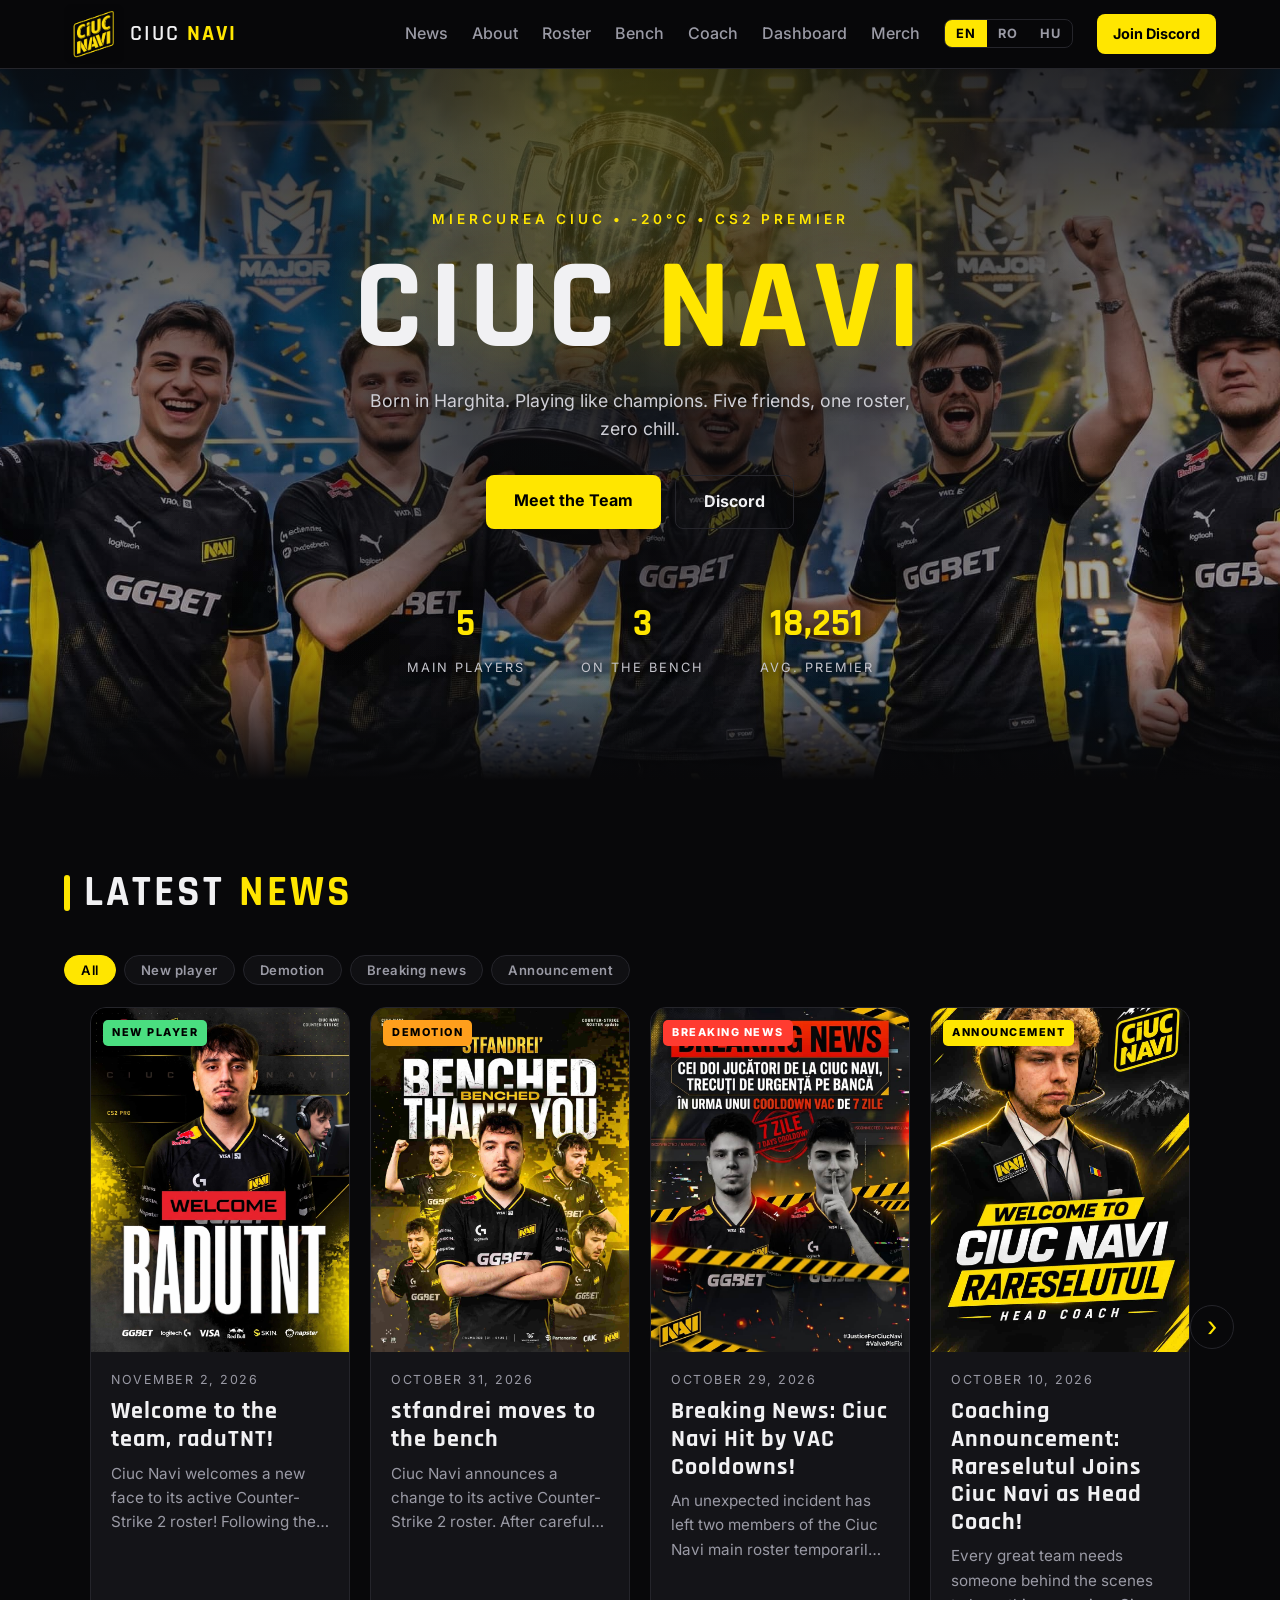
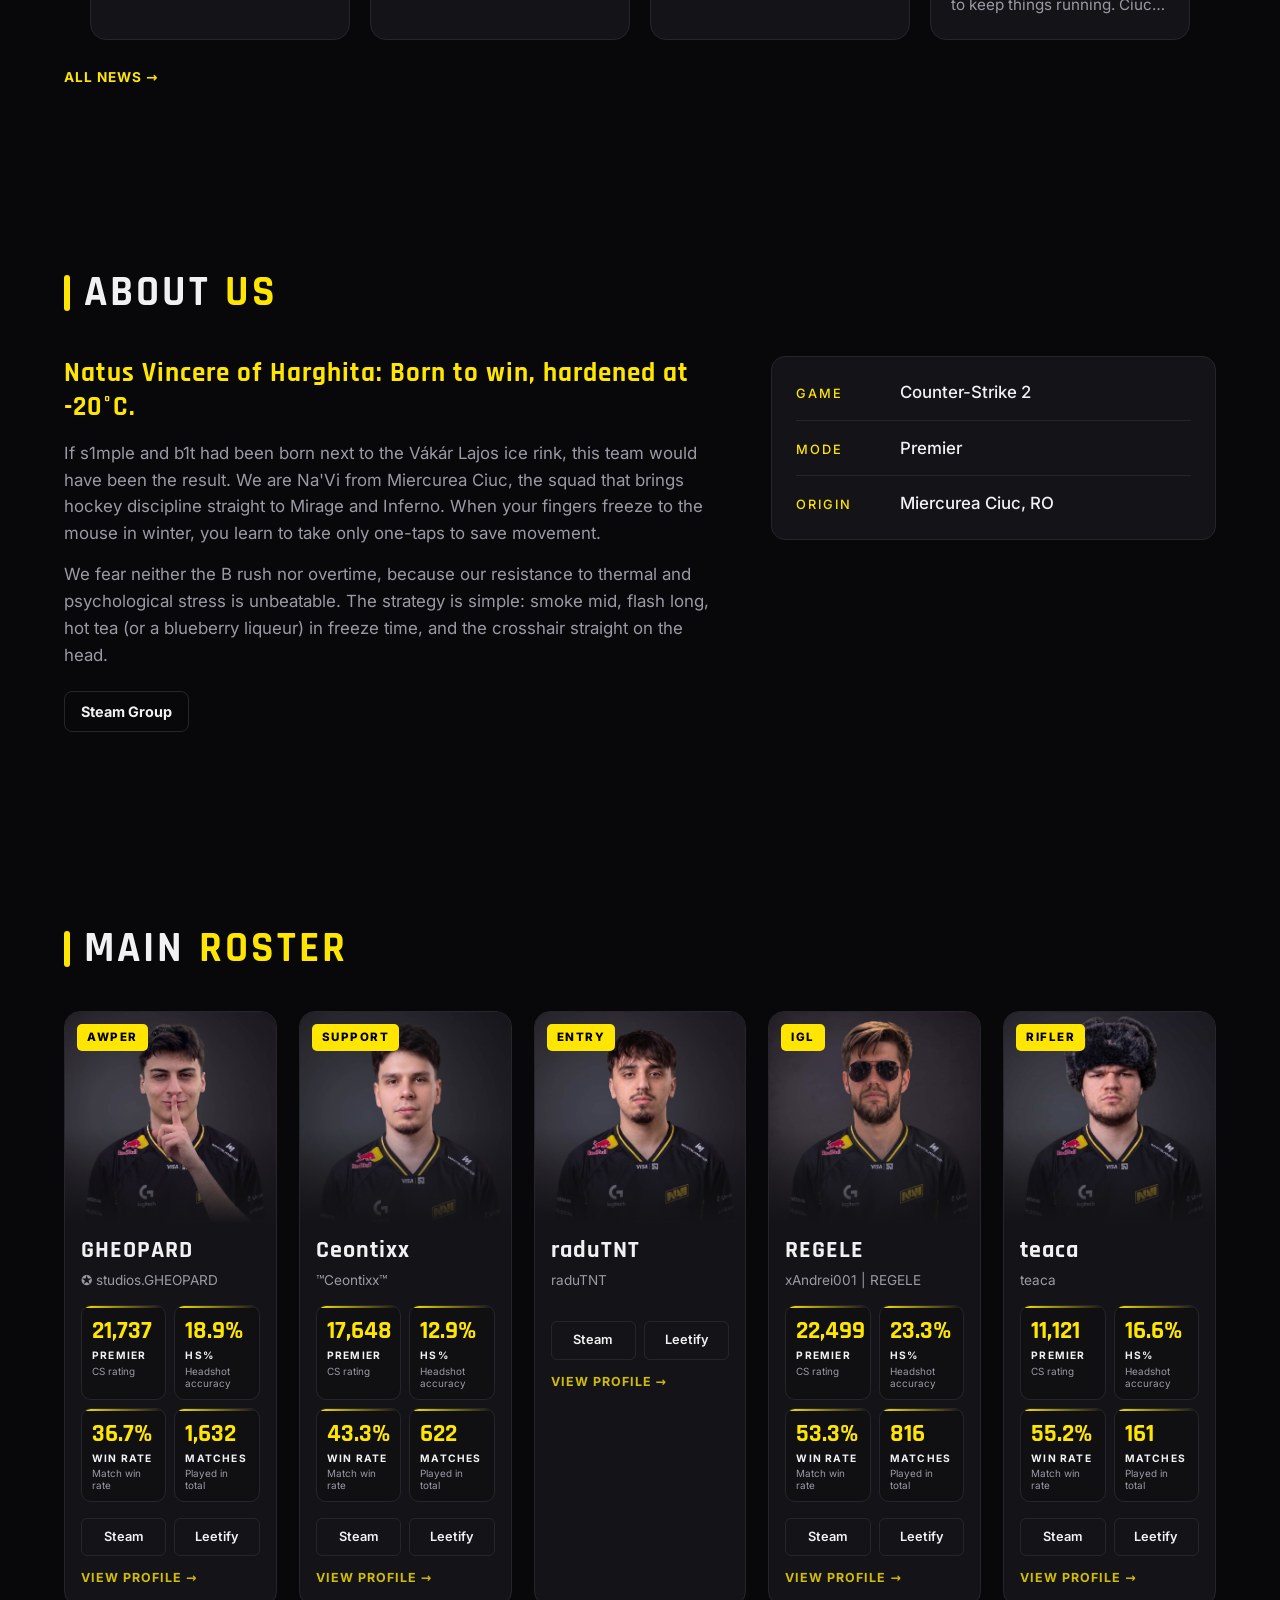
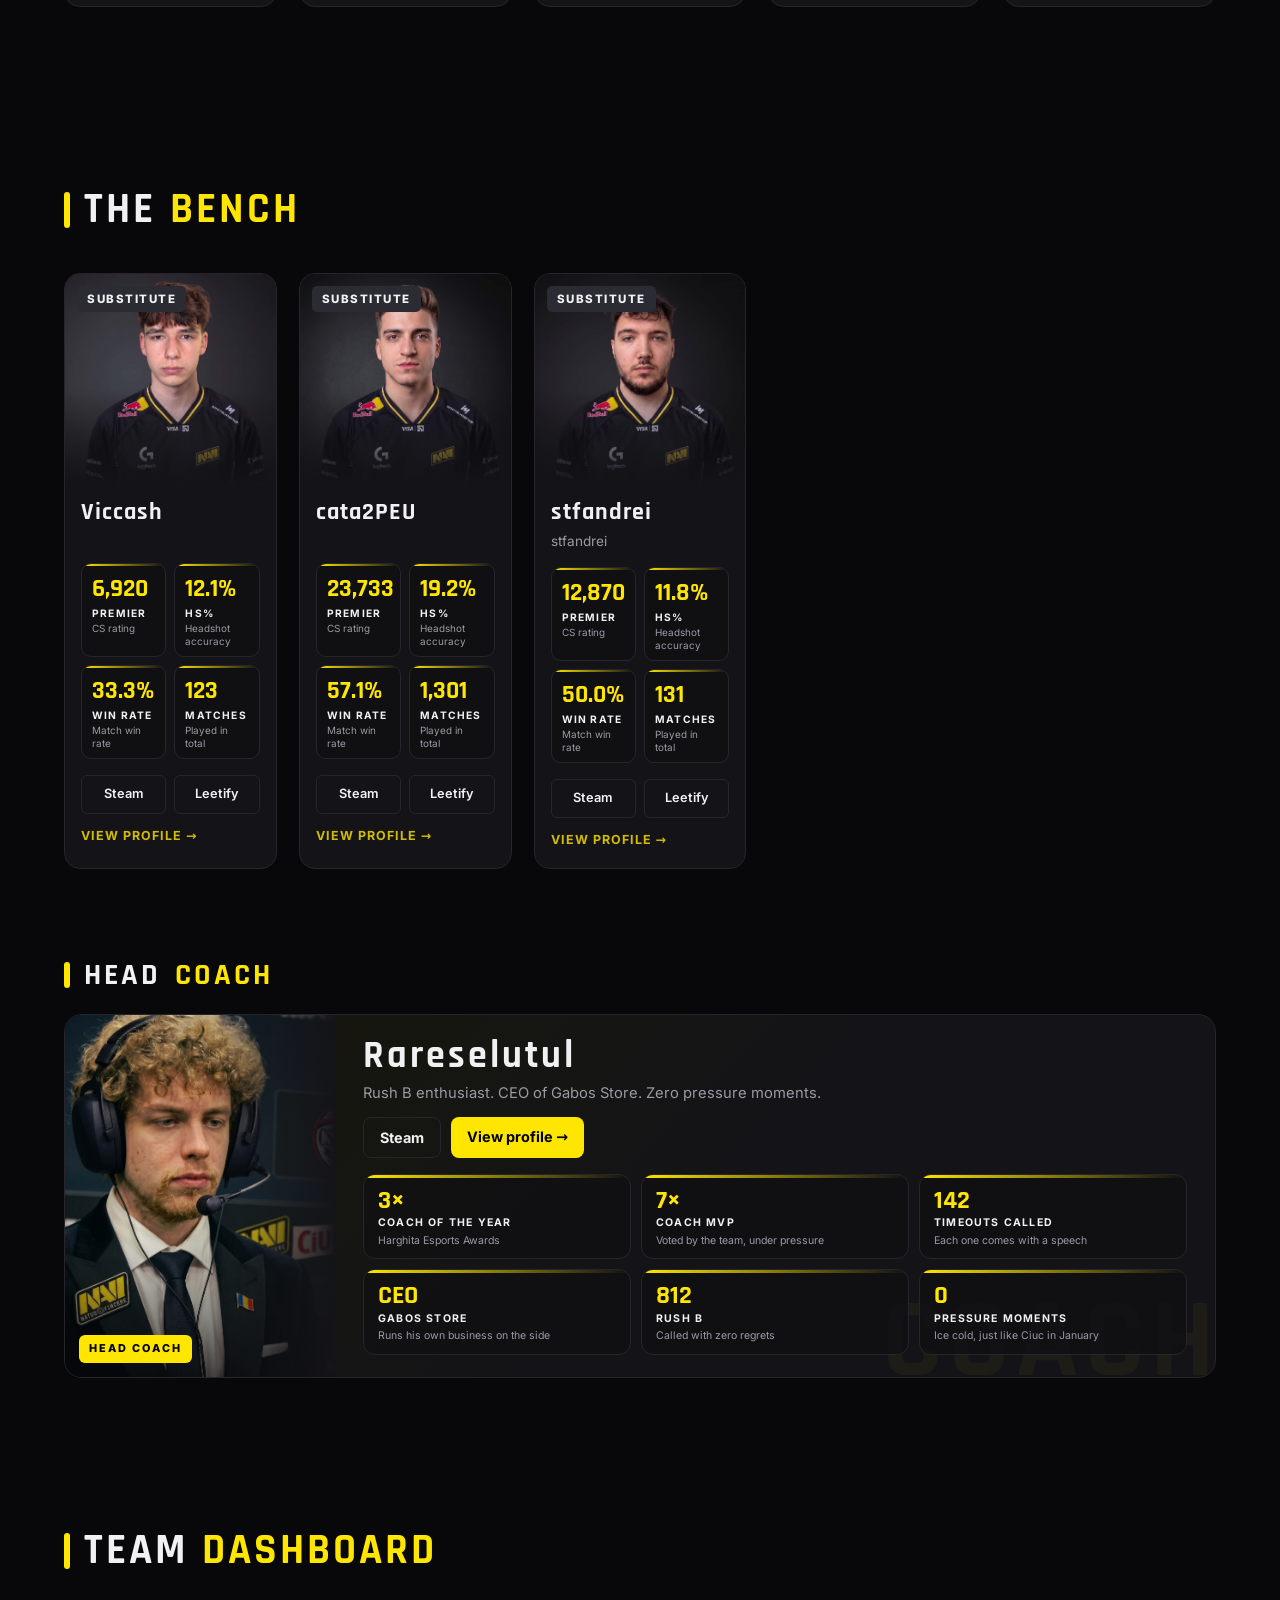
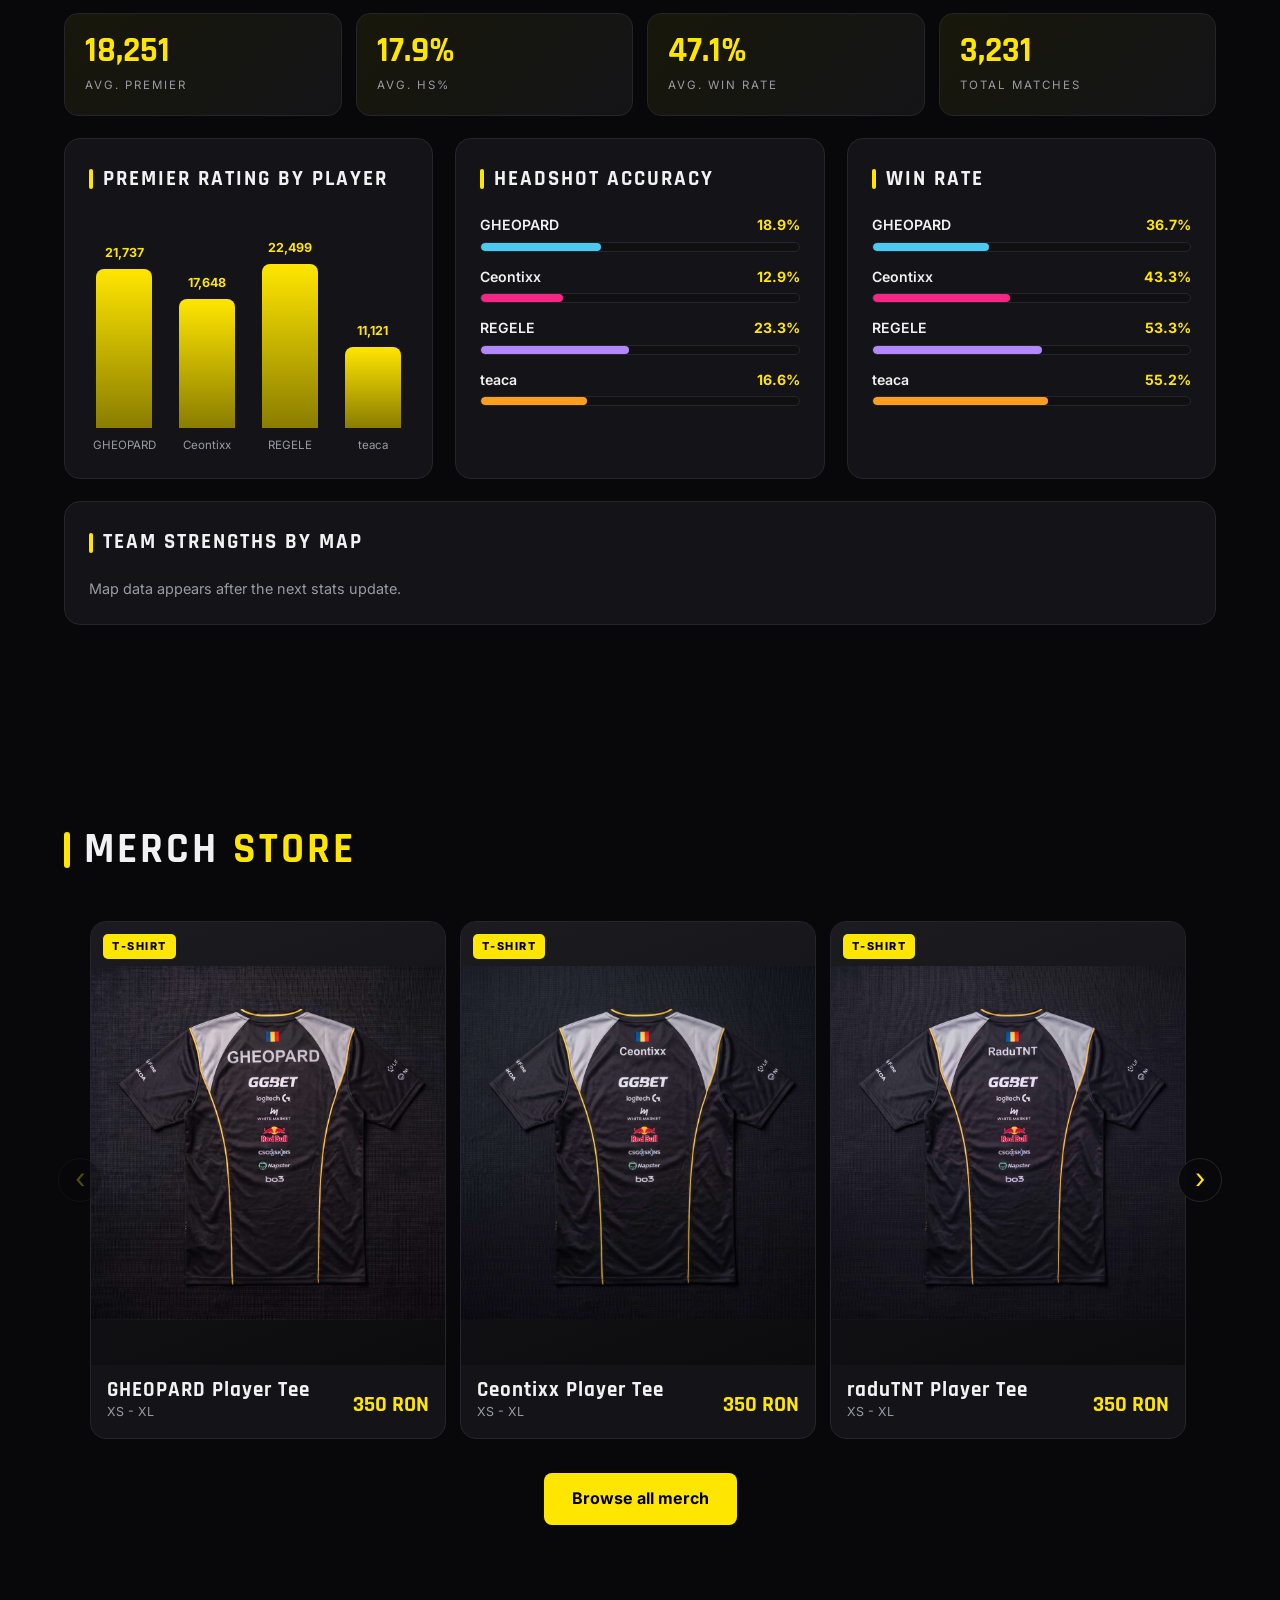
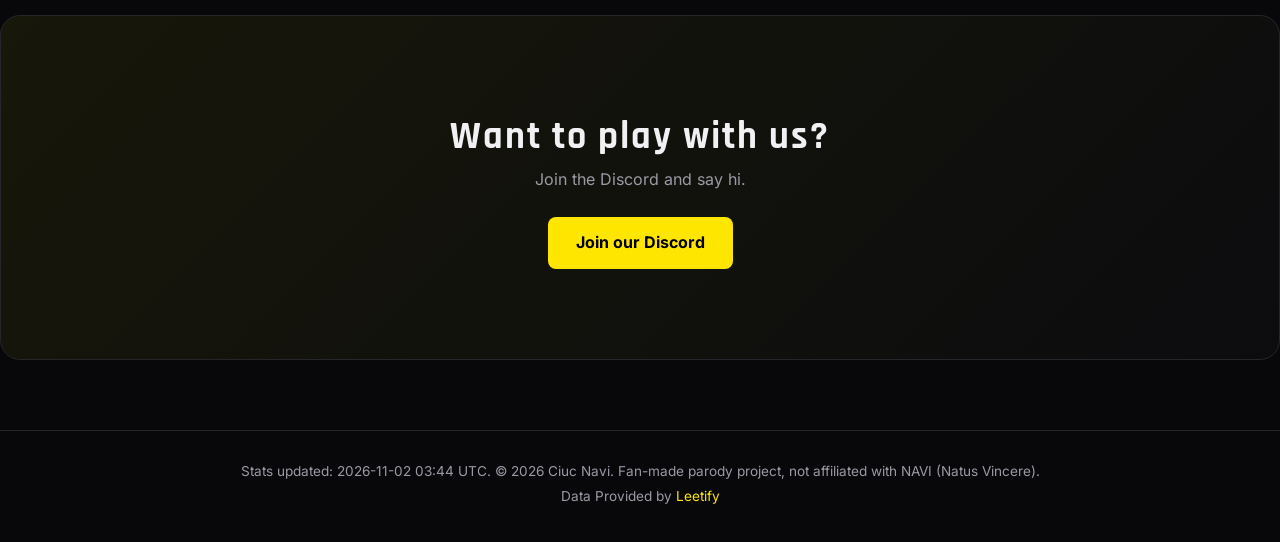
==== commit 53ffd8cc: "fix: keep player faces fully visible (top-anchored crop, square cards on phones) Co-Authored-By: Cla" ====
--- a/index.html
+++ b/index.html
@@ -9,7 +9,7 @@
 <link rel='preload' href='fonts/inter-latin.woff2' as='font' type='font/woff2' crossorigin>
 <link rel='preload' href='fonts/rajdhani-700-latin.woff2' as='font' type='font/woff2' crossorigin>
 <link rel='stylesheet' href='fonts/fonts.css'>
-<link rel='stylesheet' href='css/style.css?v=20261119'>
+<link rel='stylesheet' href='css/style.css?v=20261120'>
 </head>
 <body data-title='title'>
 <canvas id='snow'></canvas>
--- a/css/style.css
+++ b/css/style.css
@@ -62,7 +62,7 @@
 .card{background:var(--card);border:1px solid var(--border);border-radius:16px;overflow:hidden;position:relative;transition:transform .3s,border-color .3s,box-shadow .3s}
 .card:hover{transform:translateY(-8px);border-color:var(--yellow);box-shadow:0 18px 44px rgba(255,230,0,.12)}
 .card-img{aspect-ratio:1/1;width:100%;background:linear-gradient(160deg,#1b1b20,#0c0c0f);display:flex;align-items:center;justify-content:center;position:relative;overflow:hidden}
-.card-img img{width:100%;height:100%;object-fit:cover;transition:transform .5s}
+.card-img img{width:100%;height:100%;object-fit:cover;object-position:50% 0;transform-origin:50% 25%;transition:transform .5s}
 .card:hover .card-img img{transform:scale(1.07)}
 .card-img .initials,.initials{font-family:'Rajdhani',sans-serif;font-size:4rem;color:var(--yellow)}
 .card-img::after{content:'';position:absolute;inset:0;background:linear-gradient(to top,var(--card),transparent 45%);pointer-events:none}
@@ -98,7 +98,7 @@
 .back:hover{color:var(--yellow)}
 .p-hero{display:grid;grid-template-columns:280px 1fr;gap:36px;align-items:center;background:linear-gradient(135deg,#17170a,var(--card) 55%);border:1px solid var(--border);border-radius:20px;padding:28px;margin-bottom:34px}
 .p-img{aspect-ratio:1/1;border-radius:16px;overflow:hidden;background:linear-gradient(160deg,#1b1b20,#0c0c0f);display:flex;align-items:center;justify-content:center;border:1px solid var(--border)}
-.p-img img{width:100%;height:100%;object-fit:cover}
+.p-img img{width:100%;height:100%;object-fit:cover;object-position:50% 0}
 .p-info .role{position:static;display:inline-block;margin-bottom:12px}
 .p-info h1{font-family:'Rajdhani',sans-serif;font-size:clamp(2.4rem,6vw,4.4rem);letter-spacing:3px;line-height:1;overflow-wrap:anywhere}
 .p-tag{color:var(--muted);margin:6px 0 20px}
@@ -165,7 +165,6 @@
 }
 @media(max-width:480px){
 .grid{grid-template-columns:1fr}
-.card-img{aspect-ratio:4/3}
 }
 @media(prefers-reduced-motion:reduce){
 .reveal{opacity:1;transform:none;transition:none}
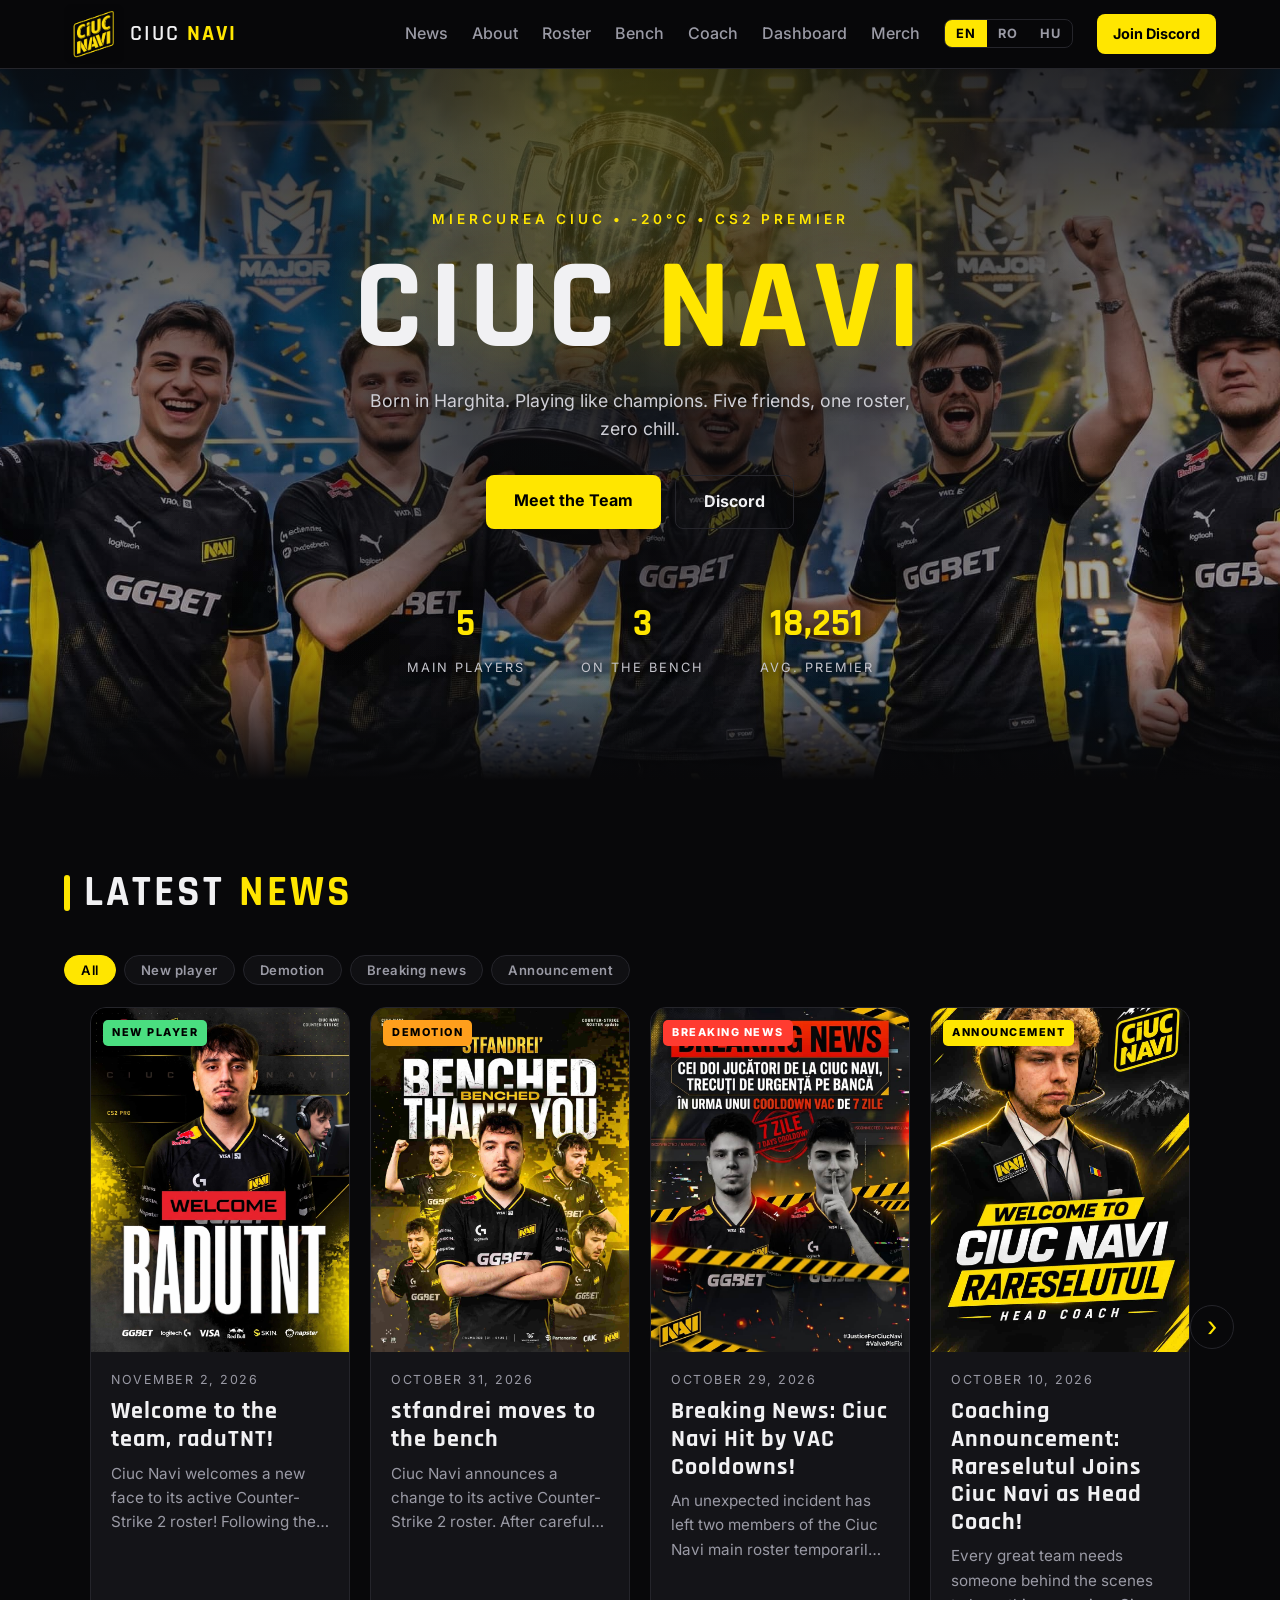
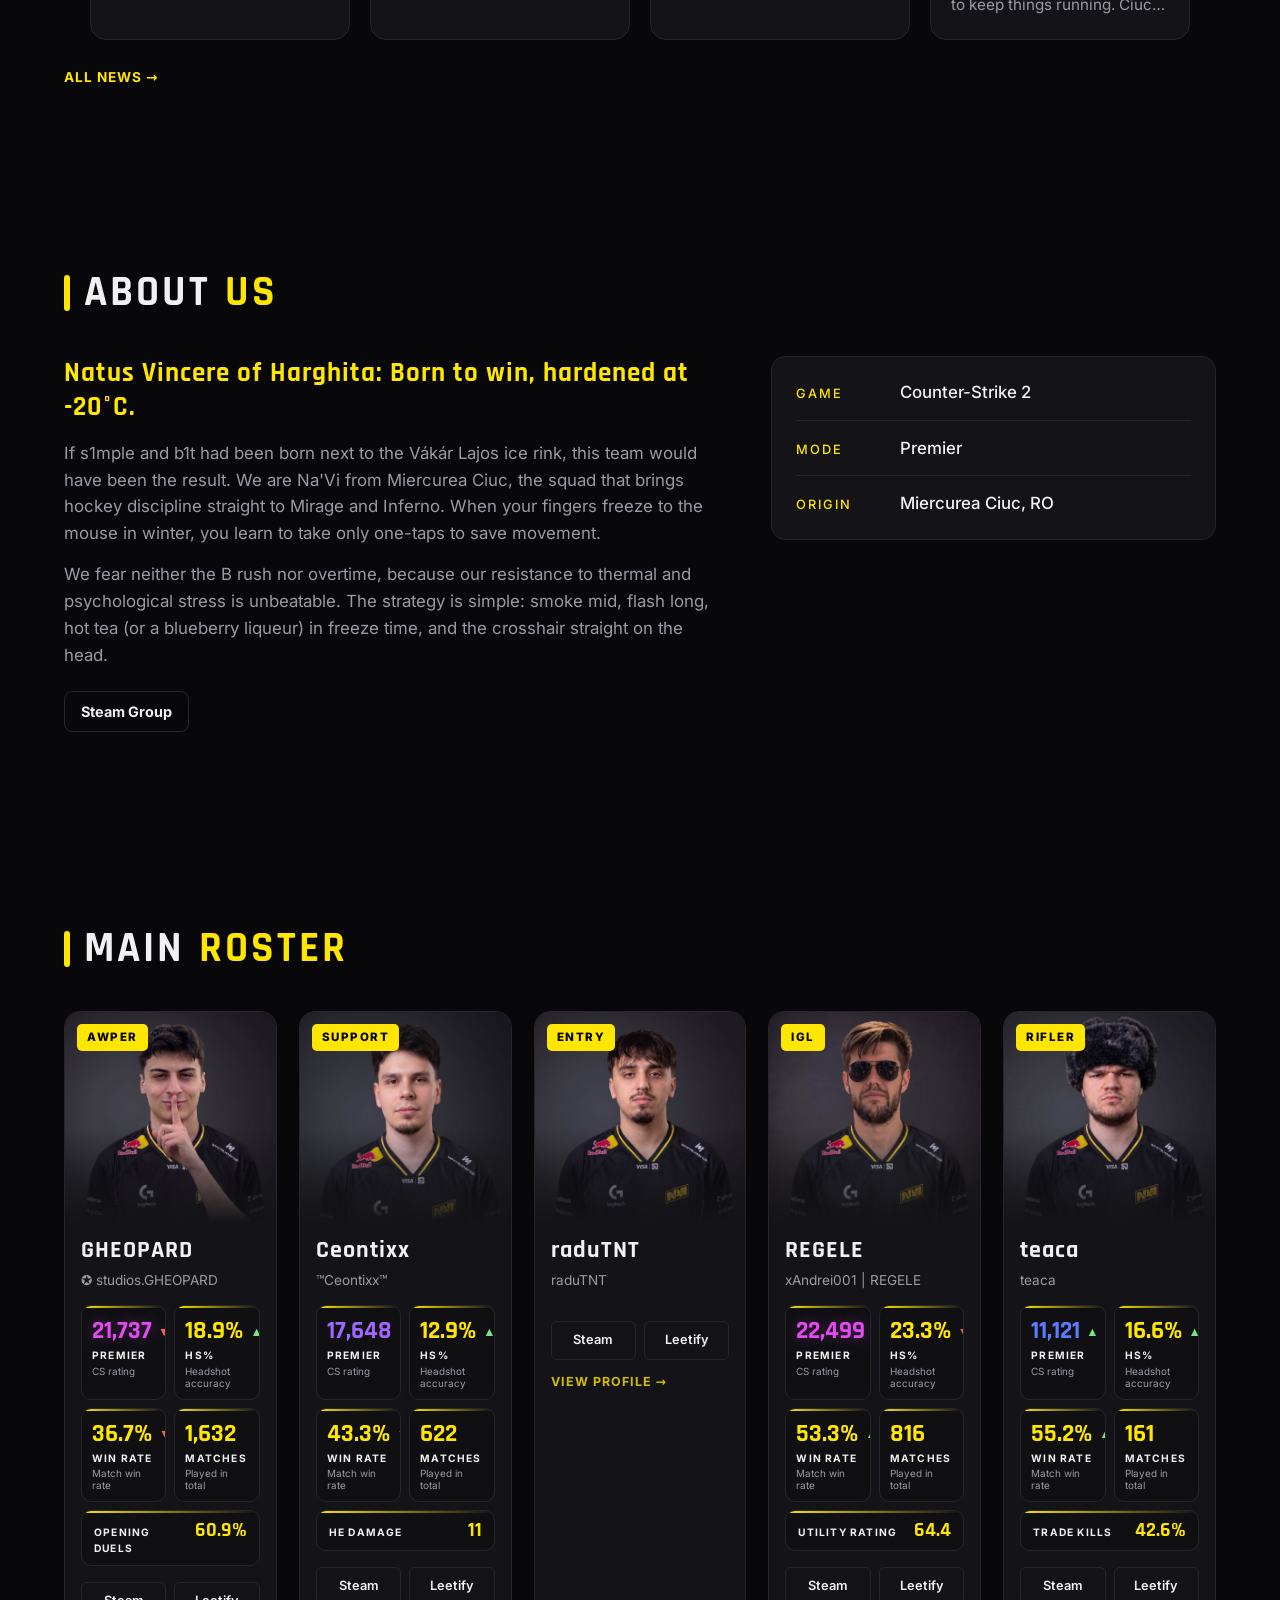
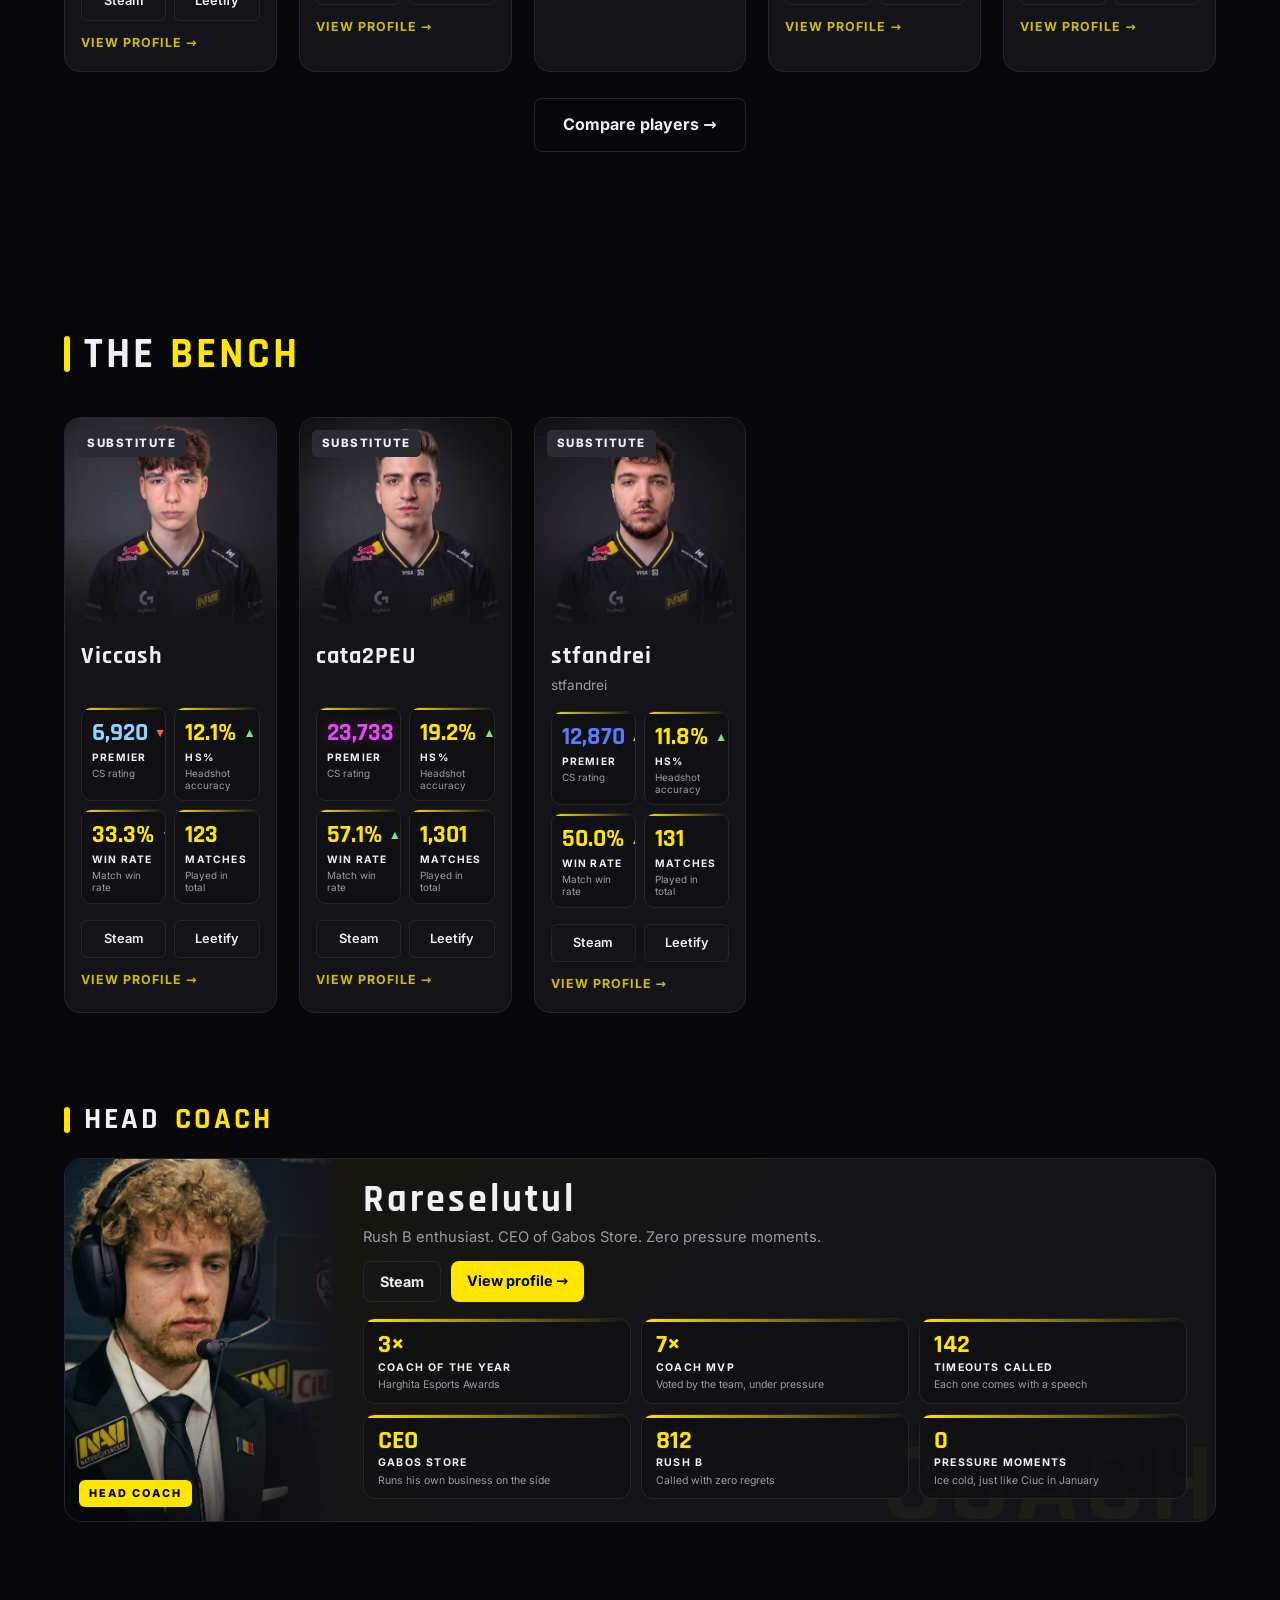
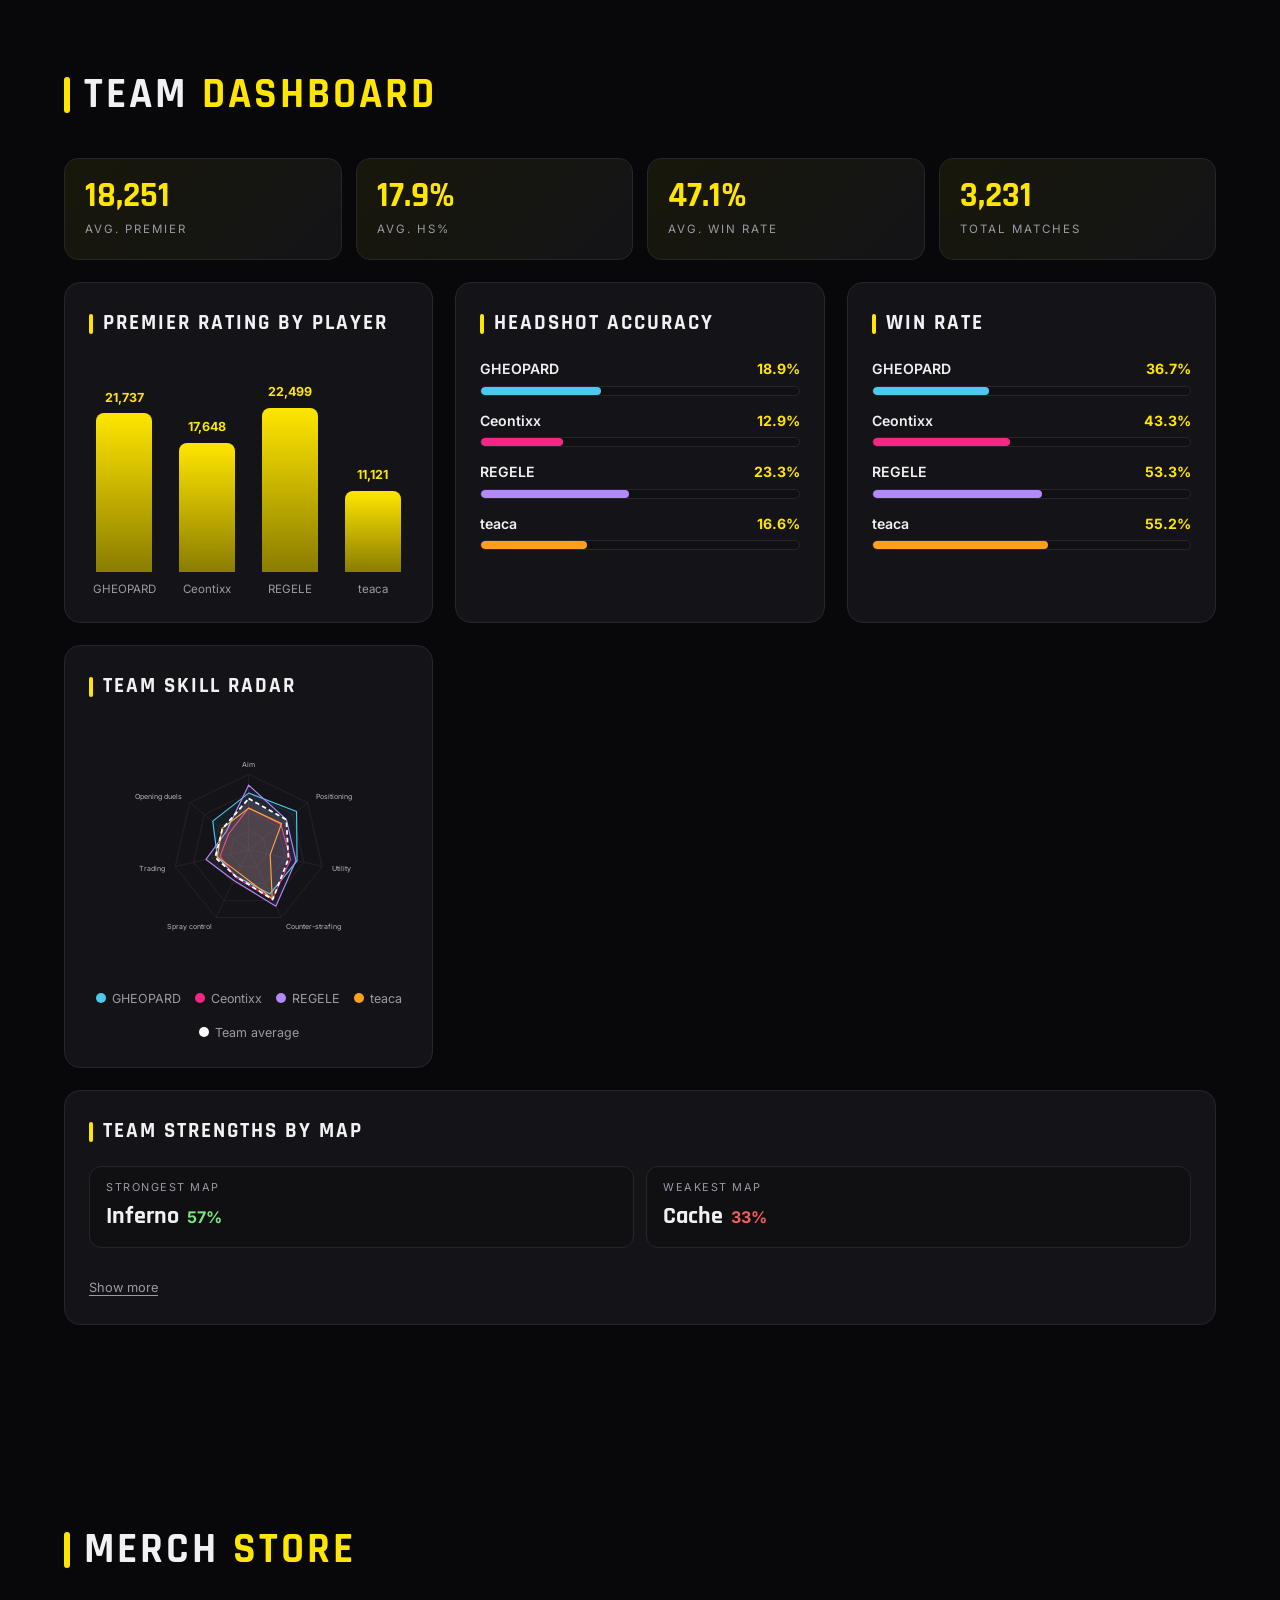
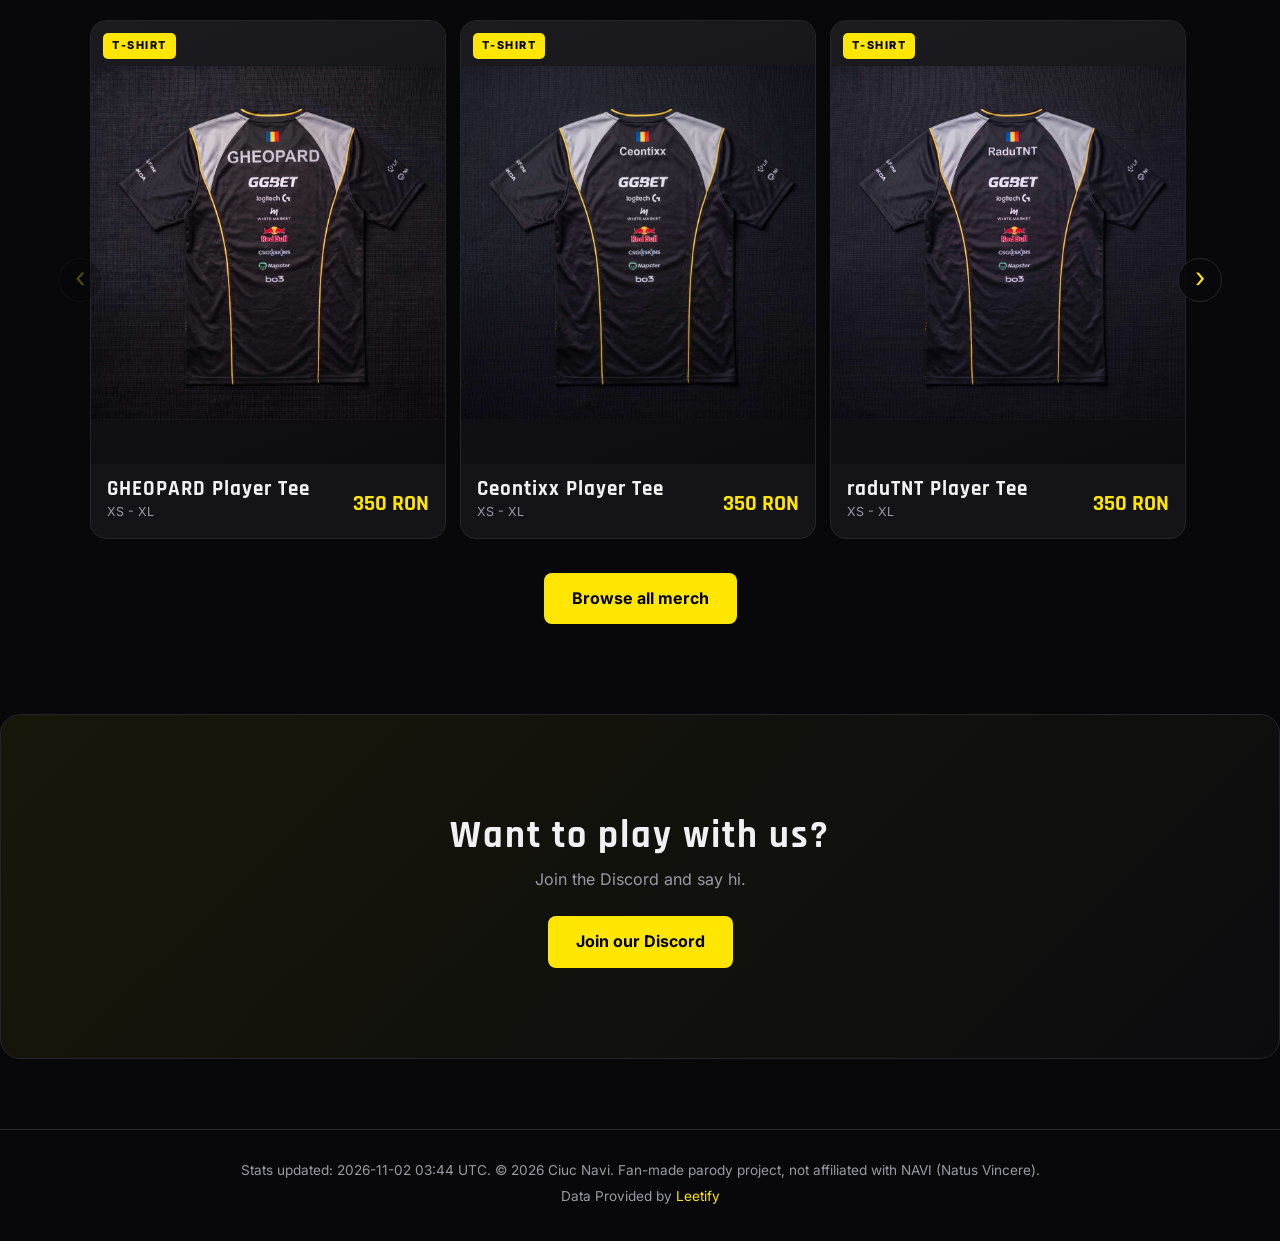
==== commit 2a093c39: "feat: tier colours, trend arrows, role stat, head-to-head page, match feeds; normalise stats.json af" ====
--- a/index.html
+++ b/index.html
@@ -9,7 +9,7 @@
 <link rel='preload' href='fonts/inter-latin.woff2' as='font' type='font/woff2' crossorigin>
 <link rel='preload' href='fonts/rajdhani-700-latin.woff2' as='font' type='font/woff2' crossorigin>
 <link rel='stylesheet' href='fonts/fonts.css'>
-<link rel='stylesheet' href='css/style.css?v=20261120'>
+<link rel='stylesheet' href='css/style.css?v=20261122'>
 </head>
 <body data-title='title'>
 <canvas id='snow'></canvas>
@@ -71,6 +71,7 @@
   <section class='section' id='roster'>
     <h2 class='section-title reveal' data-i18n='roster.title'></h2>
     <div class='grid' id='main-grid'></div>
+    <p class='roster-actions' id='cmp-link'></p>
   </section>
 
   <section class='section' id='bench'>
@@ -95,10 +96,10 @@
   <p><span id='stats-updated'></span>&copy; <span id='year'></span> Ciuc Navi. <span data-i18n='footer.text'></span></p>
 </footer>
 
-<script defer src='js/common.js?v=20261116'></script>
-<script defer src='js/coach.js?v=20261116'></script>
-<script defer src='js/merch.js?v=20261116'></script>
-<script defer src='js/news.js?v=20261116'></script>
-<script defer src='js/main.js?v=20261116'></script>
+<script defer src='js/common.js?v=20261122'></script>
+<script defer src='js/coach.js?v=20261122'></script>
+<script defer src='js/merch.js?v=20261122'></script>
+<script defer src='js/news.js?v=20261122'></script>
+<script defer src='js/main.js?v=20261122'></script>
 </body>
 </html>
--- a/css/style.css
+++ b/css/style.css
@@ -76,6 +76,18 @@
 .stat::before{content:'';position:absolute;left:0;top:0;width:100%;height:2px;background:linear-gradient(90deg,var(--yellow),transparent)}
 .card:hover .stat{border-color:#4a4a1c}
 .stat strong{display:block;font-family:'Rajdhani',sans-serif;font-size:1.55rem;line-height:1.05;color:var(--yellow)}
+body strong.tier-0{color:#9aa4b2}
+body strong.tier-1{color:#8fd3ff}
+body strong.tier-2{color:#5b7bff}
+body strong.tier-3{color:#a066ff}
+body strong.tier-4{color:#e24bf0;text-shadow:0 0 14px rgba(226,75,240,.35)}
+body strong.tier-5{color:#ff5a5a;text-shadow:0 0 14px rgba(255,90,90,.35)}
+body strong.tier-6{color:#ffd700;text-shadow:0 0 14px rgba(255,215,0,.4)}
+.tr{font-style:normal;font-size:.5em;margin-left:6px;vertical-align:middle}
+.tr.up{color:#7ae582}.tr.dn{color:#f25f5c}
+.stat-hl{grid-column:1/-1;display:flex;align-items:baseline;justify-content:space-between;gap:10px;padding:9px 12px}
+.stat-hl span{margin:0}
+.stat-hl strong{font-size:1.25rem}
 .stat span{display:block;font-size:.64rem;color:var(--text);font-weight:700;text-transform:uppercase;letter-spacing:1.2px;margin-top:3px}
 .stat em{display:block;font-style:normal;font-size:.62rem;color:var(--muted);margin-top:1px;line-height:1.25}
 .card-links{display:flex;gap:8px;position:relative;z-index:2}
@@ -181,3 +193,4 @@
 .nav-links a:not(.btn)::after{content:'';position:absolute;left:0;right:0;bottom:-6px;height:2px;background:var(--yellow);transform:scaleX(0);transform-origin:left;transition:transform .25s}
 .nav-links a:not(.btn):hover::after{transform:scaleX(1)}
 @media(prefers-reduced-motion:reduce){.skel{animation:none}.to-top,.nav-links a::after{transition:none}}
+.roster-actions{margin-top:26px;text-align:center}
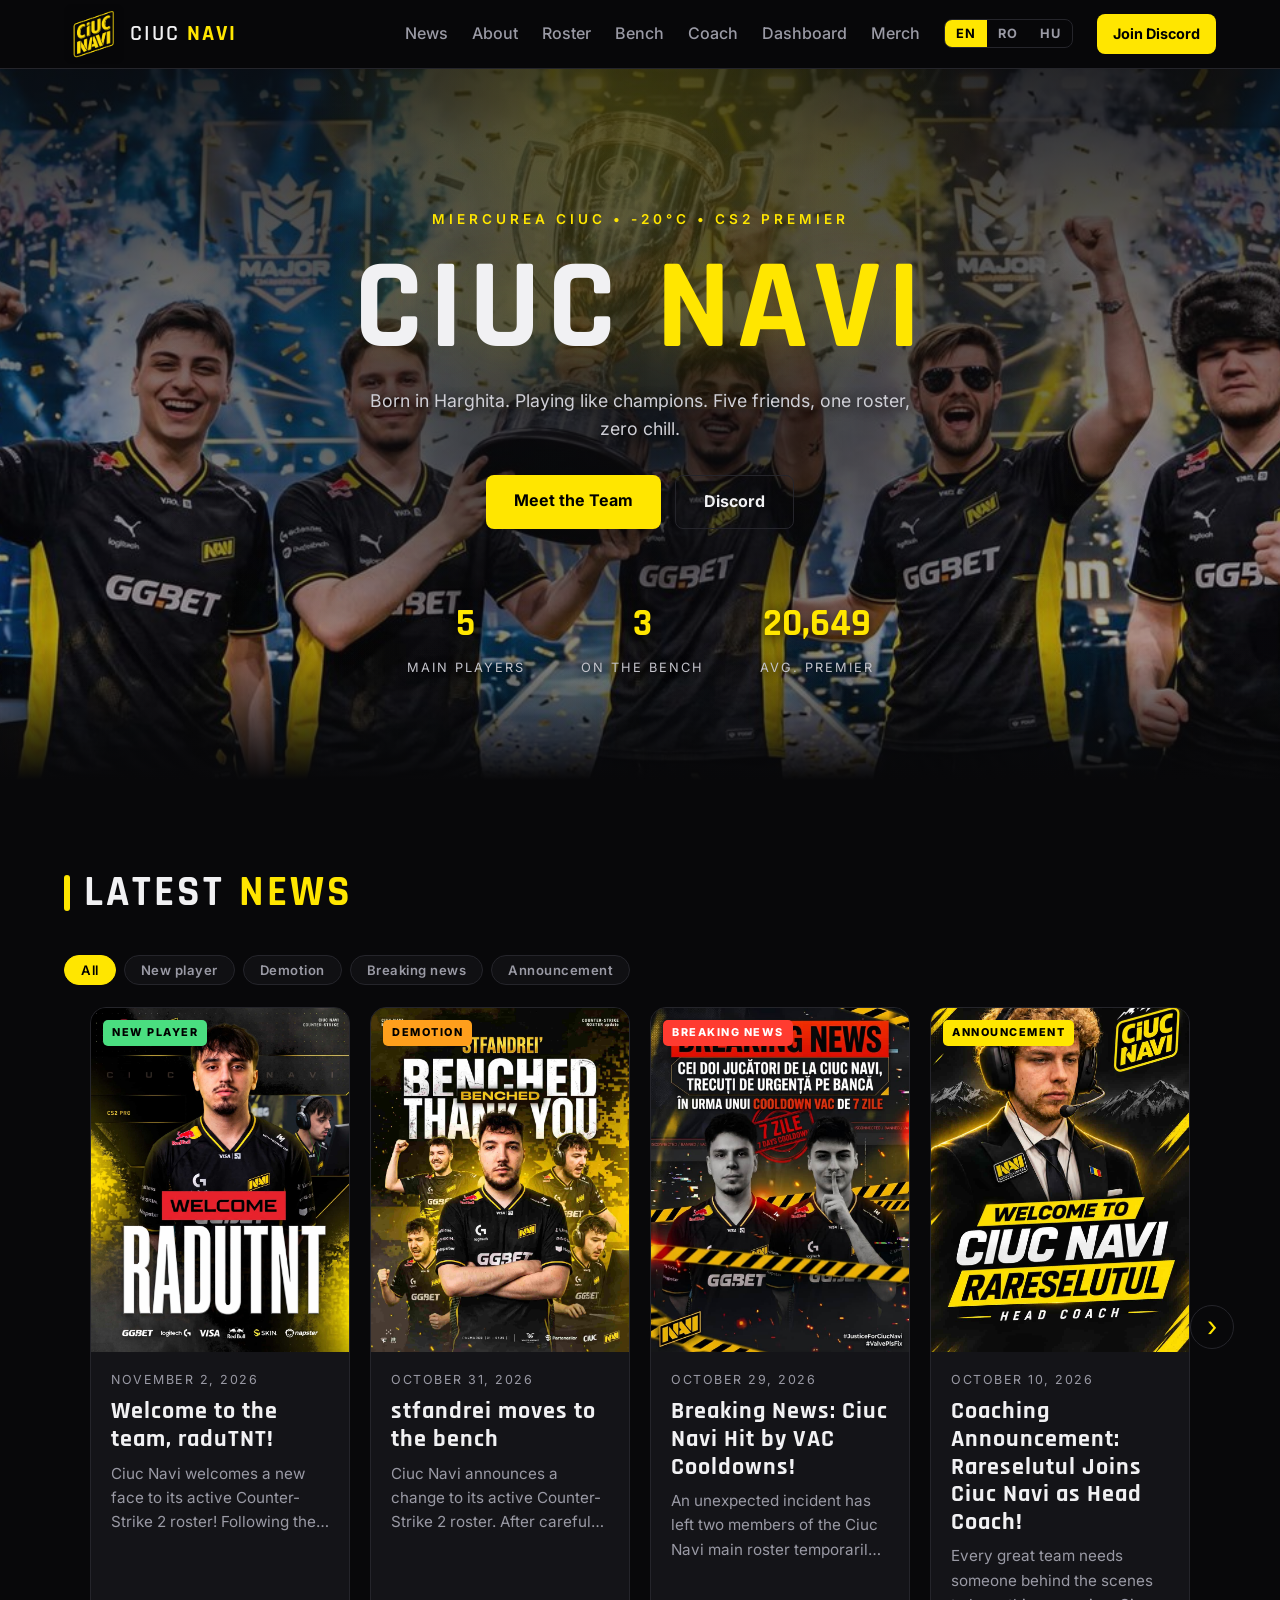
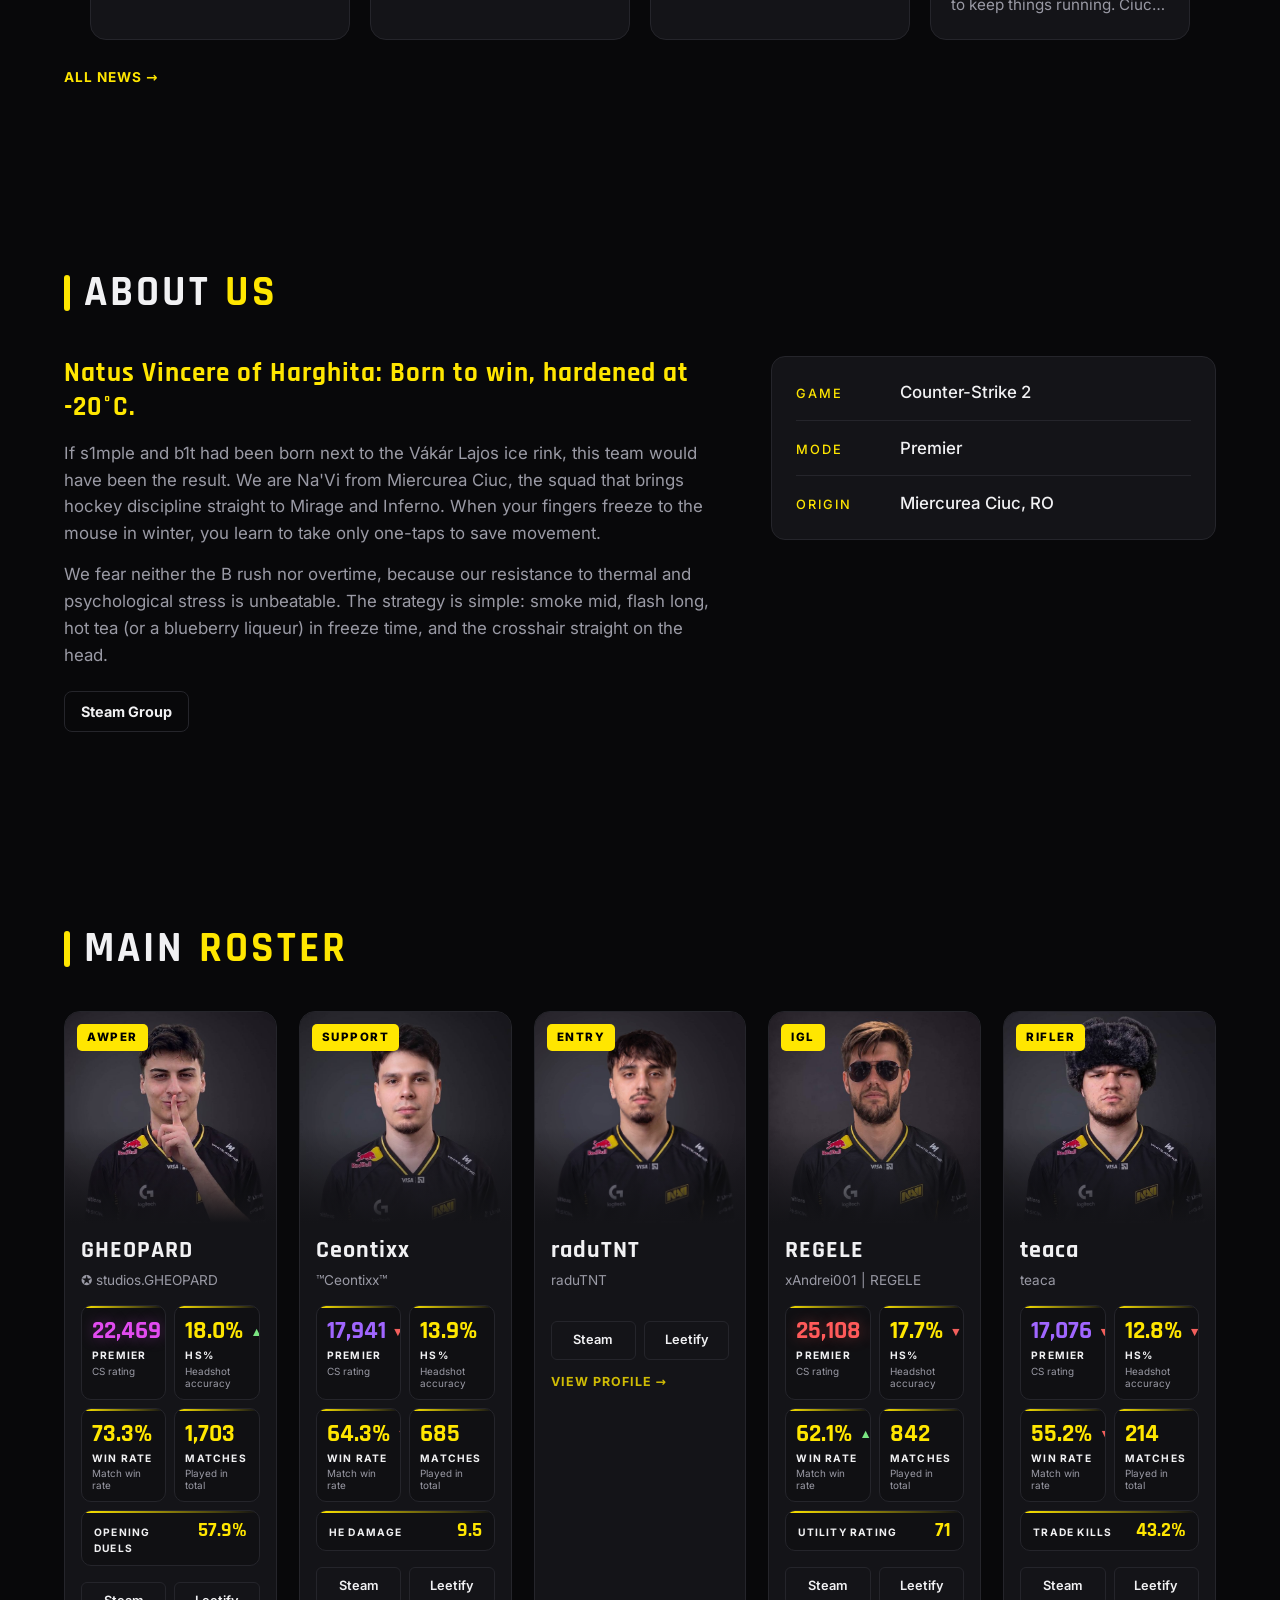
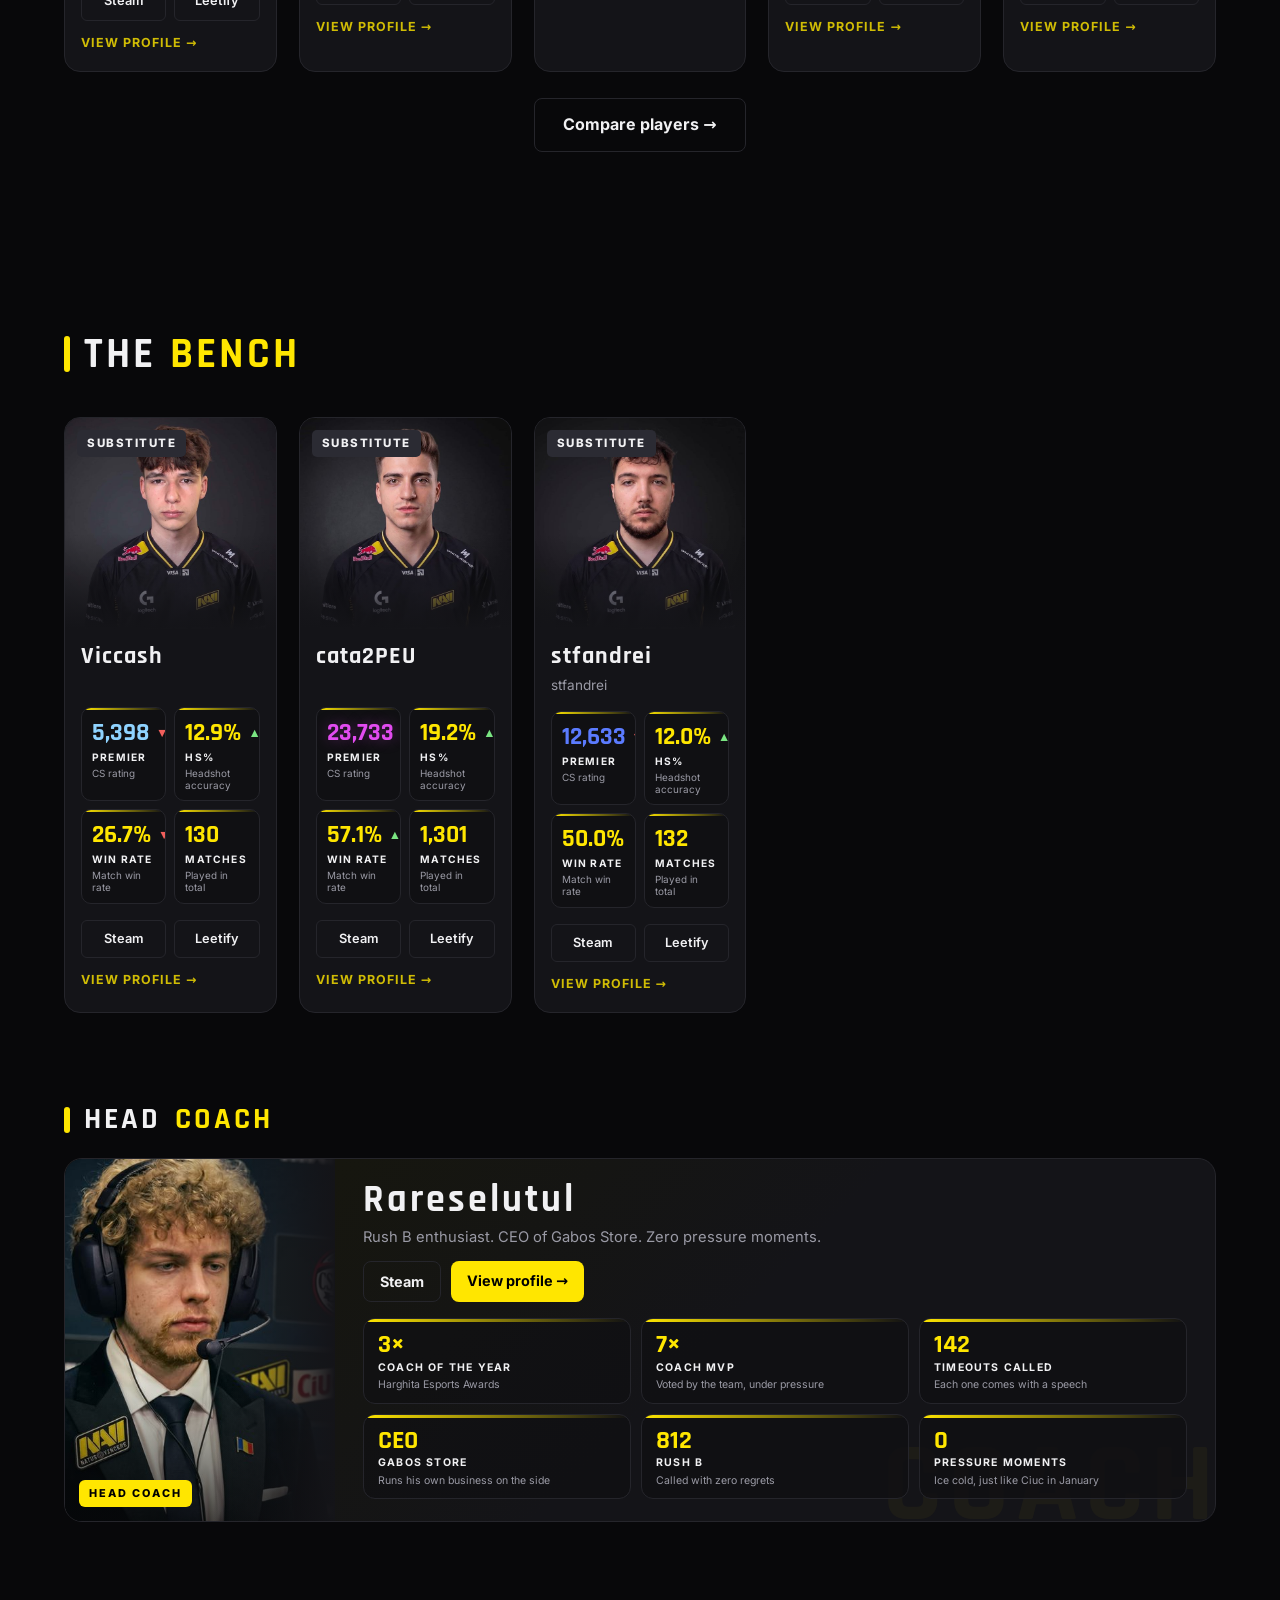
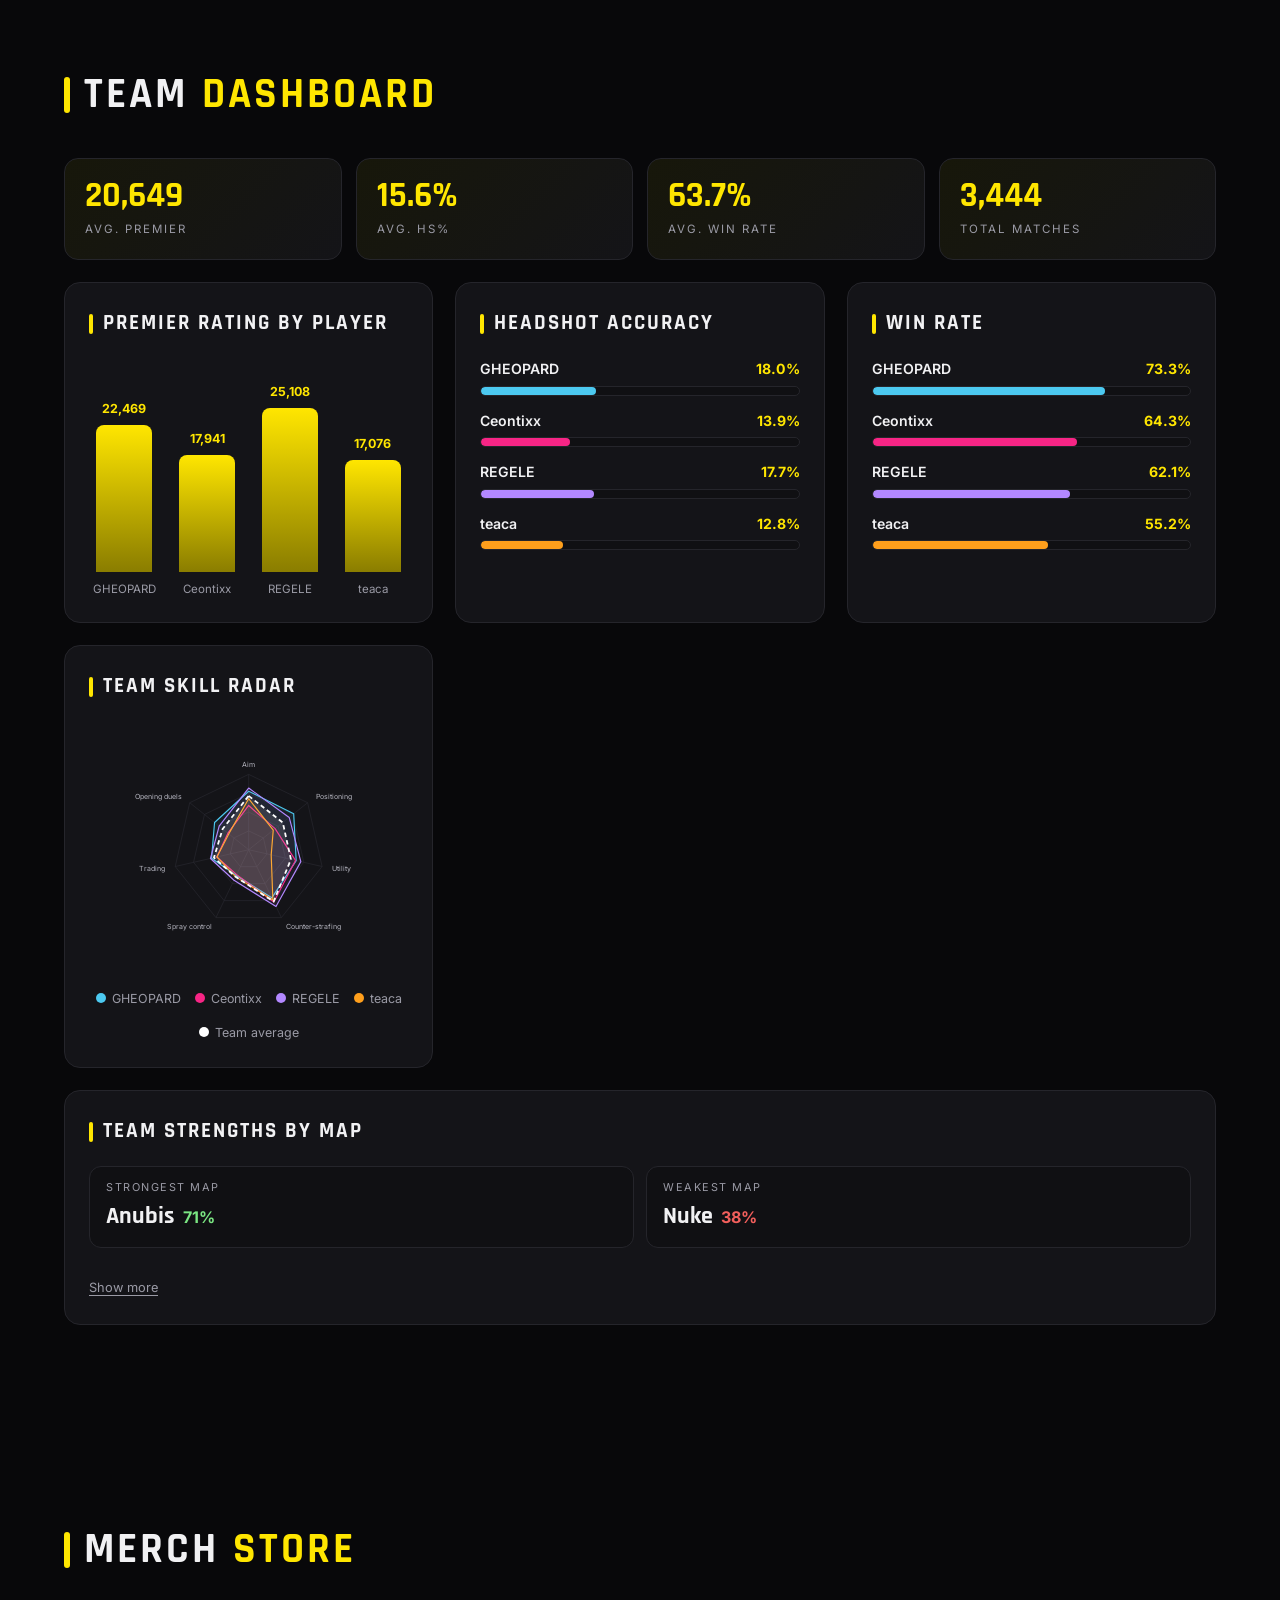
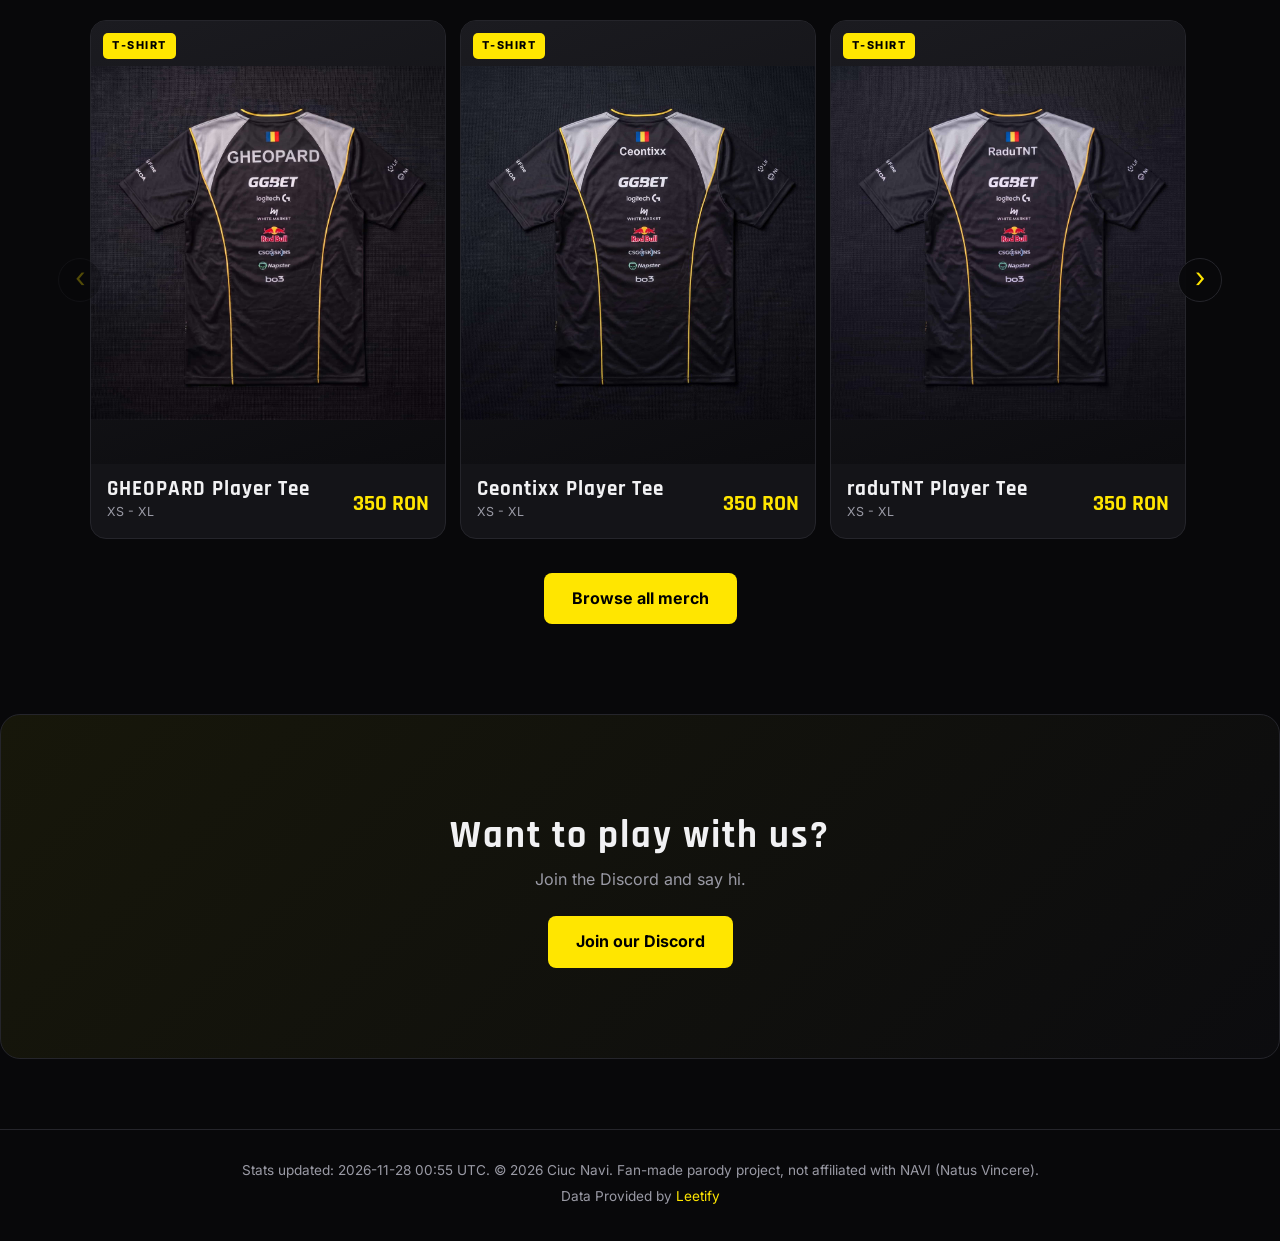
==== commit 89306702: "seo: add Open Graph / social preview tags Co-Authored-By: Claude Opus 5.5 <noreply@anthropic.com>" ====
--- a/index.html
+++ b/index.html
@@ -5,6 +5,17 @@
 <meta name='viewport' content='width=device-width, initial-scale=1'>
 <title>Ciuc Navi | CS2 Team from Miercurea Ciuc</title>
 <meta name='description' content='Ciuc Navi - a CS2 Premier team from Miercurea Ciuc.'>
+<meta property='og:type' content='website'>
+<meta property='og:site_name' content='Ciuc Navi'>
+<meta property='og:title' content='Ciuc Navi | CS2 Team from Miercurea Ciuc'>
+<meta property='og:description' content='Ciuc Navi - a CS2 Premier team from Miercurea Ciuc.'>
+<meta property='og:url' content='https://xandrei001.github.io/CiucNavi/'>
+<meta property='og:image' content='https://xandrei001.github.io/CiucNavi/img/og.jpg'>
+<meta property='og:image:width' content='1200'>
+<meta property='og:image:height' content='630'>
+<meta property='og:locale' content='en_US'>
+<meta name='twitter:card' content='summary_large_image'>
+<meta name='theme-color' content='#ffe600'>
 <link rel='icon' type='image/jpeg' href='img/background/ciucnavilogo.jpg'>
 <link rel='preload' href='fonts/inter-latin.woff2' as='font' type='font/woff2' crossorigin>
 <link rel='preload' href='fonts/rajdhani-700-latin.woff2' as='font' type='font/woff2' crossorigin>
